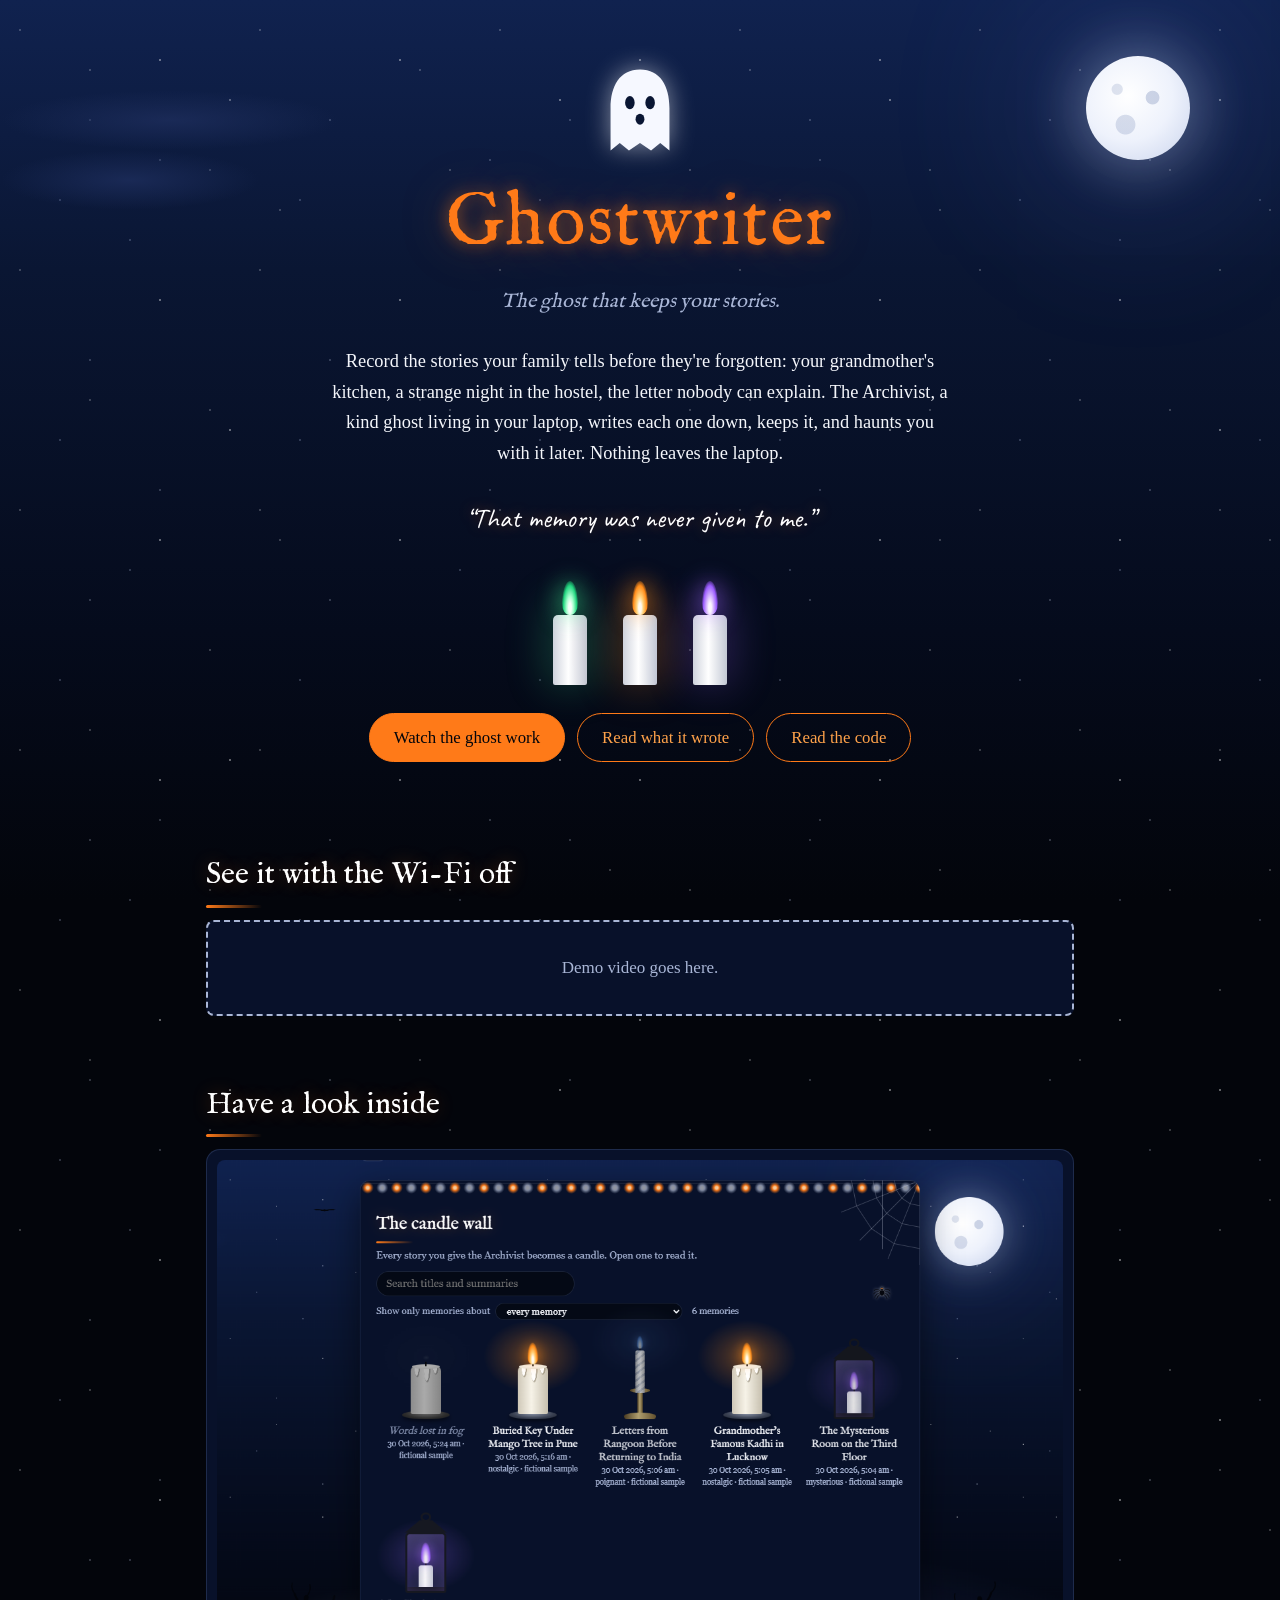
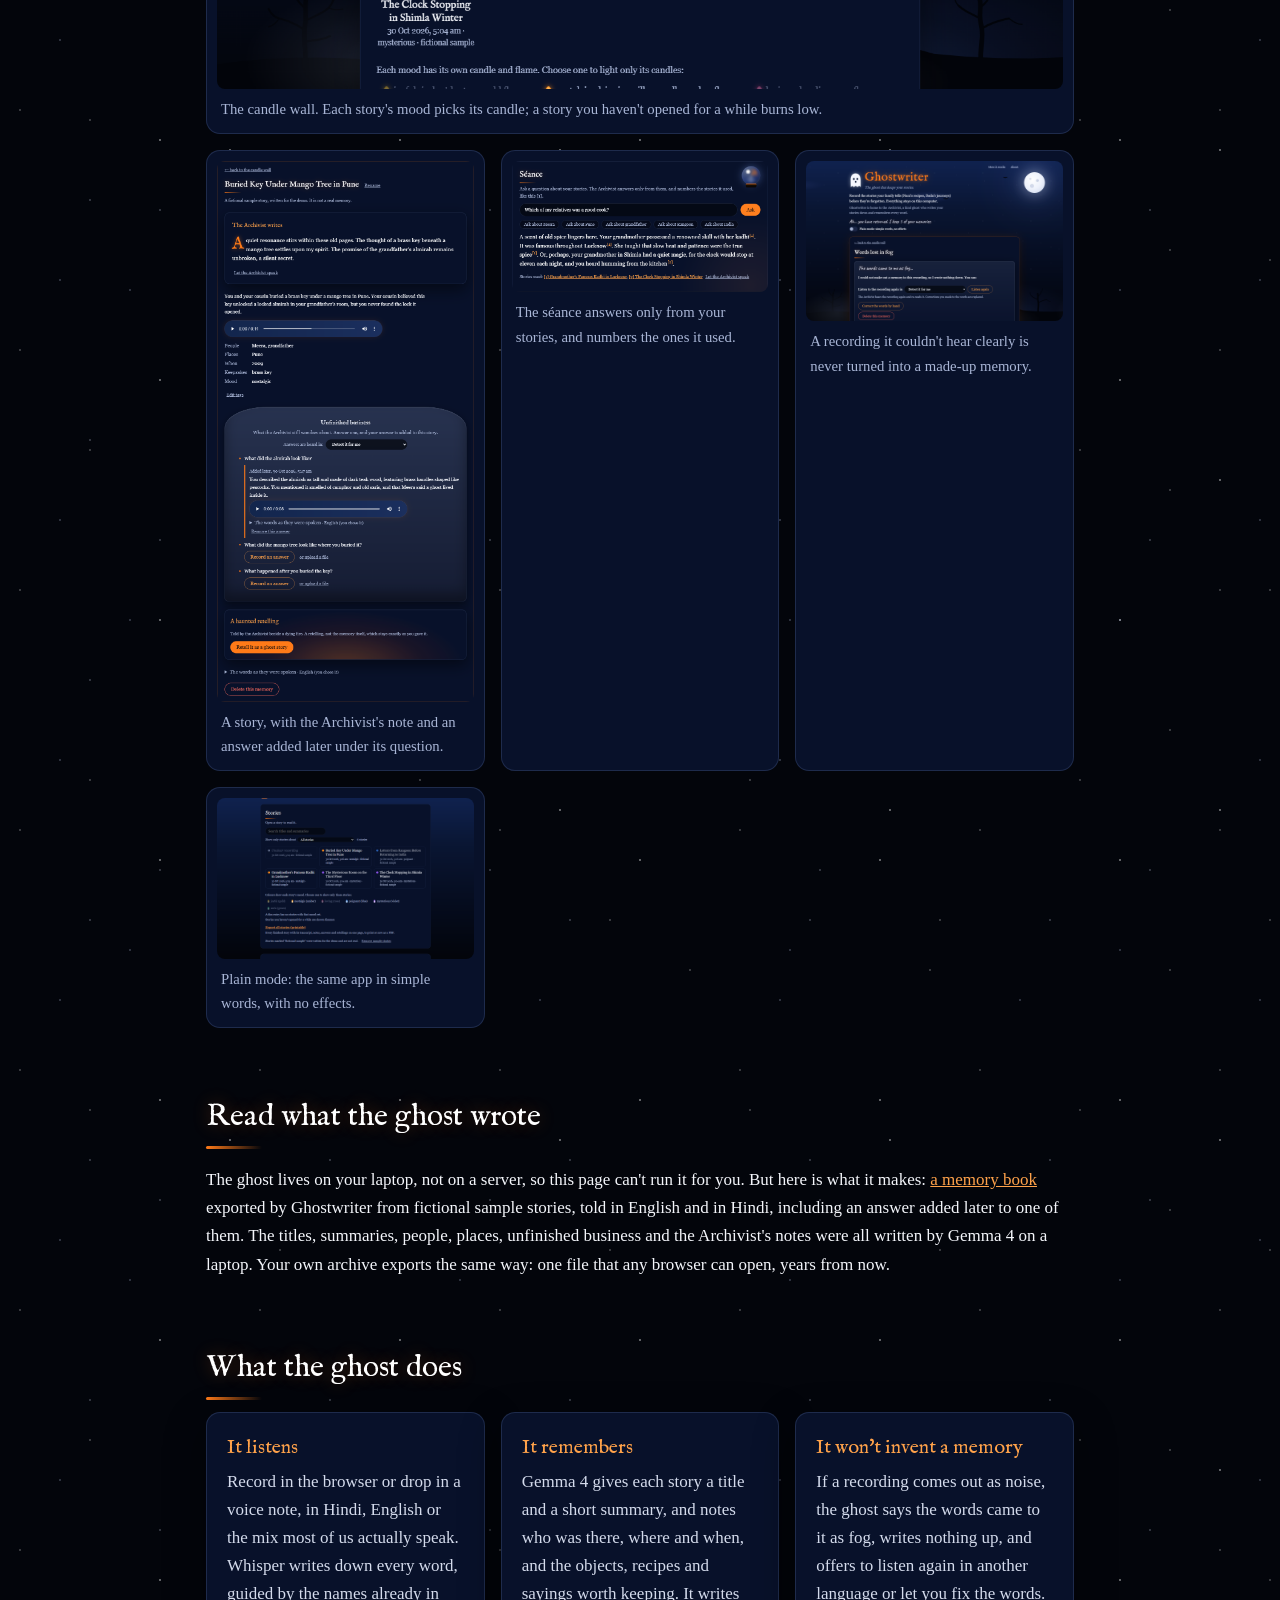
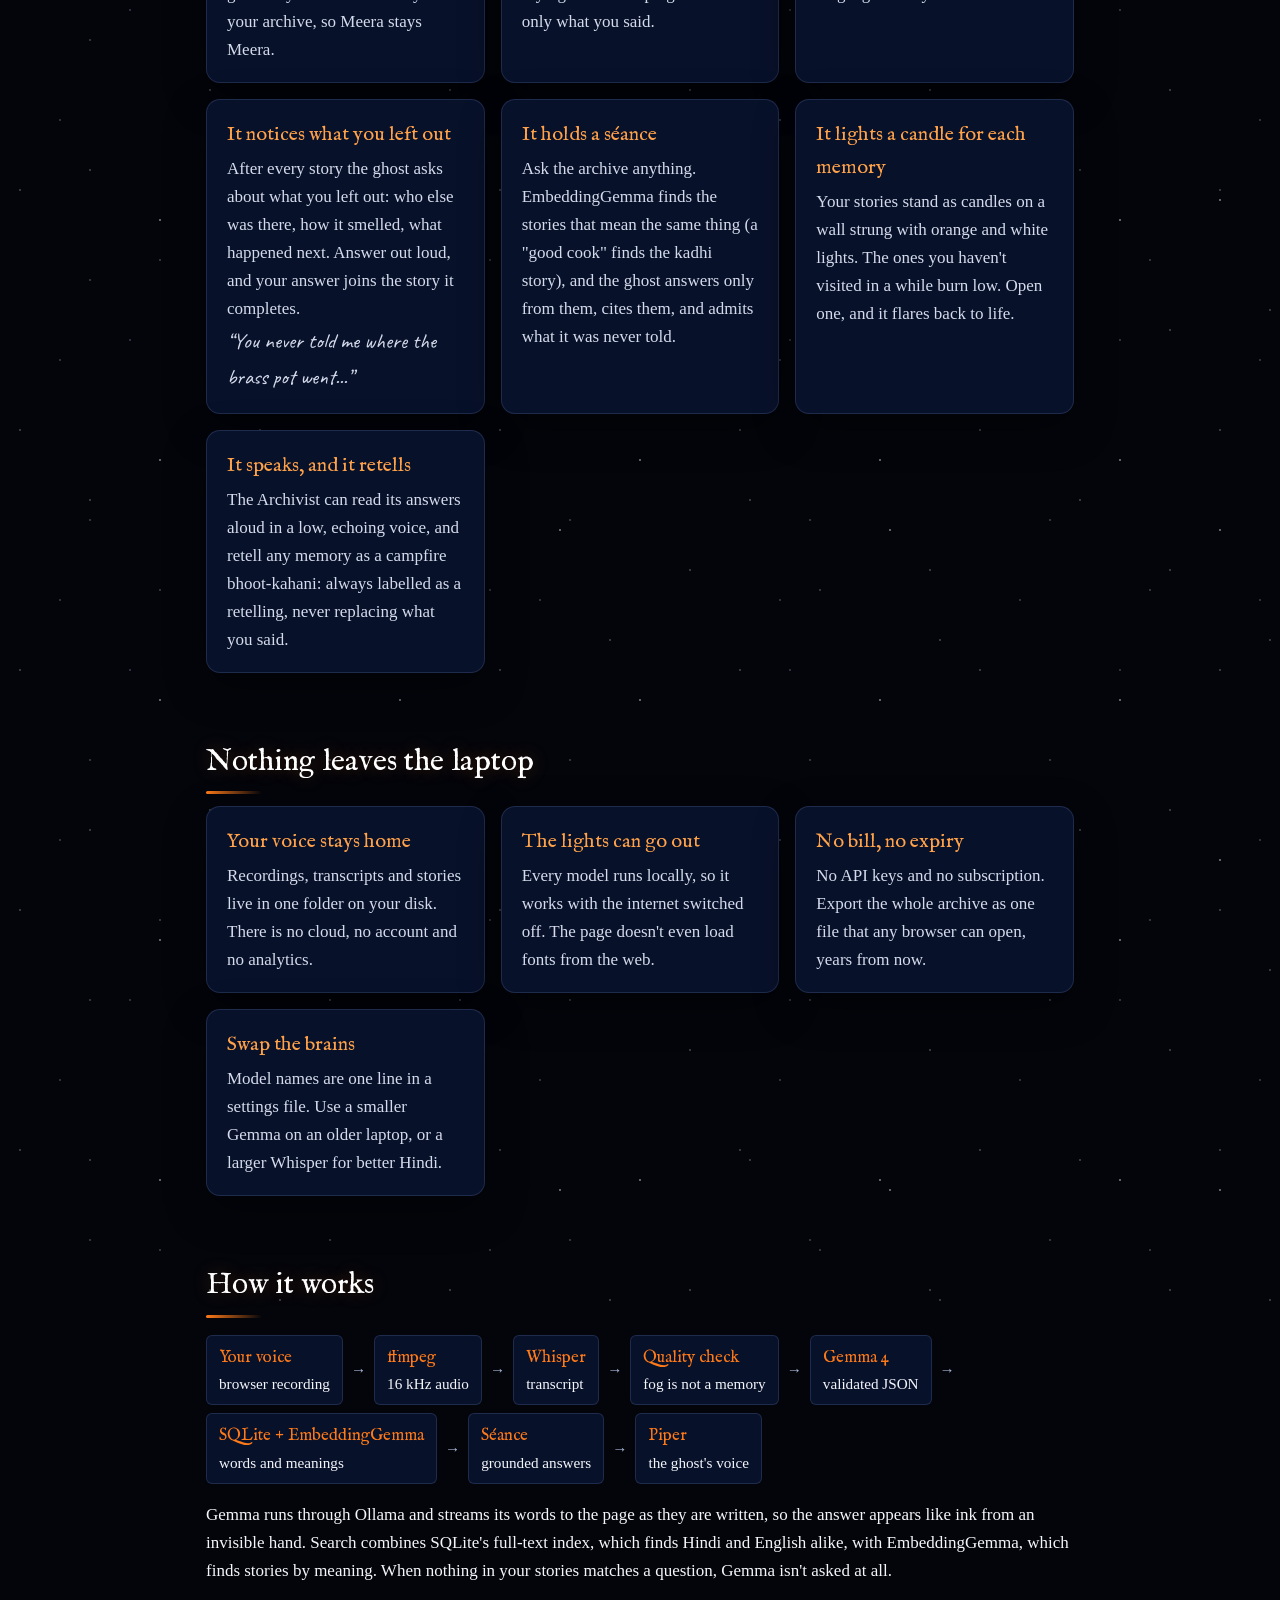
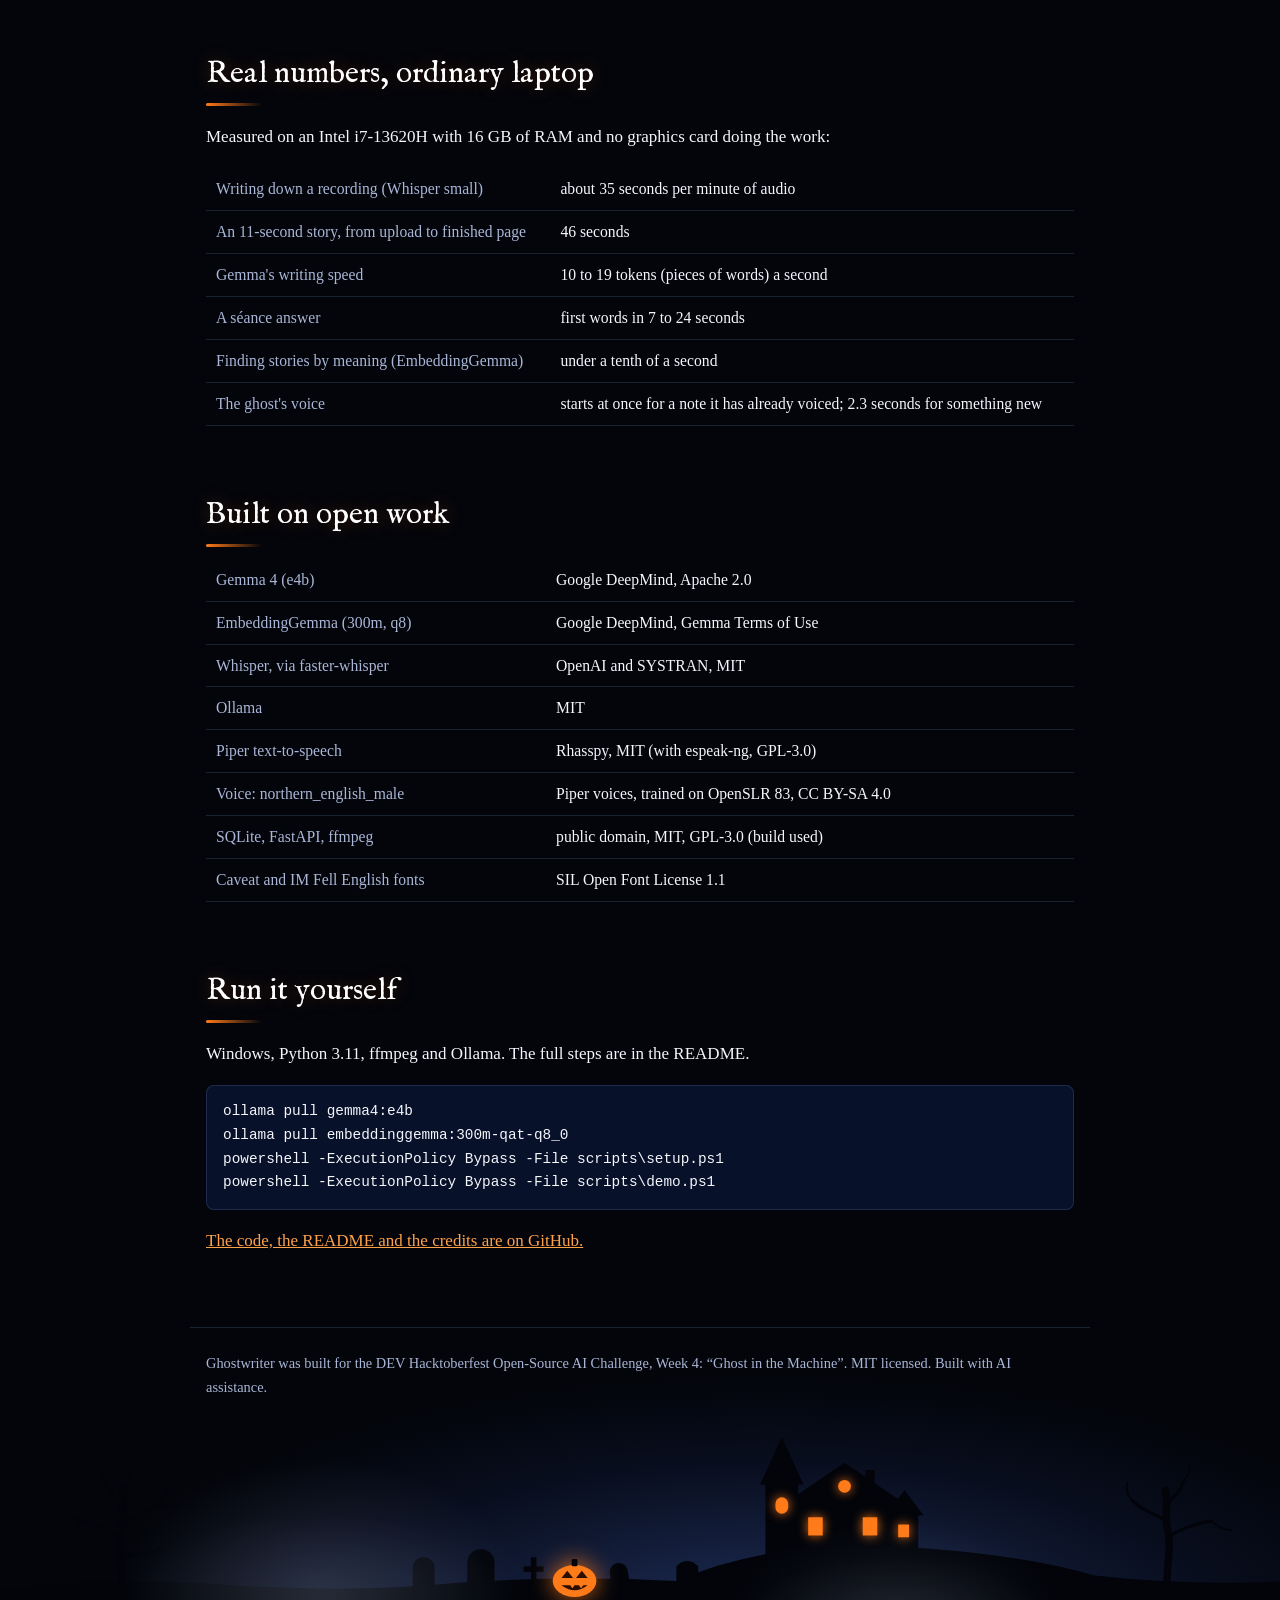
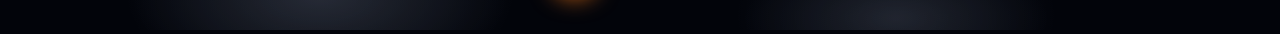
==== docs/index.html @ 2604bbb1 "Stricter question check (Gemma names the words each question is about; 'nobody knows' only when that" ====
<!doctype html>
<html lang="en">
<head>
  <meta charset="utf-8">
  <meta name="viewport" content="width=device-width, initial-scale=1">
  <title>Ghostwriter: the ghost that keeps your stories</title>
  <meta name="description" content="Tell a memory out loud. A ghost in your laptop writes it down, keeps it, and haunts you with it later. Fully offline, built on Gemma 4, EmbeddingGemma and Whisper.">
  <link rel="icon" href="favicon.svg" type="image/svg+xml">
  <style>
    /* Everything is in this folder: fonts are bundled (SIL OFL, see fonts/), nothing loads from elsewhere. */
    @font-face { font-family: "Caveat"; src: url("fonts/Caveat.ttf") format("truetype"); font-weight: 400 700; font-display: swap; }
    @font-face { font-family: "IM Fell English"; src: url("fonts/IMFellEnglish-Regular.ttf") format("truetype"); font-display: swap; }

    /* A moonlit night: dark blue, black, pumpkin orange and white. */
    :root {
      color-scheme: dark;
      --bg: #03050b; --panel: #08112a; /* opaque: the moon never shows through text */ --line: rgba(130, 160, 230, 0.18);
      --text: #f4f6fb; --muted: #a9b6d6; --ink: #ffffff; --orange: #ff7a18; --orange-soft: #ffa24a;
      --glow: rgba(255, 122, 24, 0.55);
      scrollbar-color: var(--orange) var(--bg);
    }
    * { box-sizing: border-box; }
    ::selection { background: var(--orange); color: var(--bg); }
    body {
      position: relative; margin: 0; color: var(--text); overflow-x: hidden;
      background: linear-gradient(180deg, #10224f 0%, #0a1633 30%, #050b1c 70%, var(--bg) 100%) fixed var(--bg);
      font: 17px/1.65 Georgia, "Times New Roman", serif;
    }
    main, footer { position: relative; z-index: 1; max-width: 900px; margin: 0 auto; padding: 0 16px; }
    h1, h2, h3 { font-family: "IM Fell English", Georgia, serif; font-weight: normal; }
    h2 { color: var(--ink); font-size: 1.9rem; margin: 64px 0 12px; text-shadow: 0 0 18px rgba(255, 122, 24, 0.3); }
    h2::after { content: ""; display: block; width: 56px; height: 3px; margin-top: 4px; border-radius: 3px; background: linear-gradient(90deg, var(--orange), transparent); }
    h3 { color: var(--orange-soft); font-size: 1.25rem; margin: 0 0 4px; }
    a { color: var(--orange-soft); }
    .hand { font-family: "Caveat", "Segoe Print", cursive; color: var(--ink); }

    /* ---------- hero ---------- */
    .hero { text-align: center; padding: 64px 0 24px; animation: rise 0.9s ease-out both; }
    .ghost { width: 74px; height: 92px; margin: 0 auto 8px; animation: bob 3.4s ease-in-out infinite; }
    .ghost svg { width: 100%; height: 100%; overflow: visible; filter: drop-shadow(0 0 12px rgba(255, 255, 255, 0.5)); }
    .ghost .sheet { fill: #f6f8ff; }
    .ghost .eyes, .ghost .mouth { fill: #0a1633; }
    .ghost .eyes { transform-box: fill-box; transform-origin: center; animation: blink 5s infinite; }
    .hero h1 {
      margin: 0; font-size: clamp(2.8rem, 9vw, 4.6rem); color: var(--orange); letter-spacing: 0.02em;
      text-shadow: 0 0 16px var(--glow), 0 0 48px rgba(255, 122, 24, 0.35); animation: sign-flicker 9s infinite;
    }
    .hero .subtitle { margin: 0; font-family: "IM Fell English", Georgia, serif; font-style: italic; color: var(--muted); font-size: 1.25rem; }
    .hero .pitch { max-width: 620px; margin: 28px auto; font-size: 1.15rem; }
    .hero .whisper { font-size: 1.7rem; margin: 8px 0 0; text-shadow: 0 0 14px rgba(255, 122, 24, 0.4); }
    .actions { display: flex; flex-wrap: wrap; justify-content: center; gap: 12px; margin-top: 28px; }
    .button {
      display: inline-block; padding: 10px 24px; border: 1px solid var(--orange); border-radius: 999px;
      text-decoration: none; font-size: 1.05rem; transition: transform 0.15s, box-shadow 0.2s;
    }
    .button:hover, .button:focus-visible { box-shadow: 0 0 22px var(--glow); transform: translateY(-1px) rotate(-1.5deg); }
    .button.primary { background: var(--orange); color: var(--bg); }

    /* ---------- three candles ---------- */
    .candles { display: flex; justify-content: center; align-items: flex-end; gap: 36px; margin: 40px 0 0; }
    .candle { display: flex; flex-direction: column; align-items: center; }
    /* Flame colours as in the app, where each story's mood picks its candle: eerie, nostalgic, mysterious. */
    .candle { --core: #fffaf0; --mid: #ffd27a; --edge: #ff8c1a; --glow: rgba(255, 140, 26, 0.85); --halo: rgba(255, 140, 26, 0.25); }
    .candle:nth-child(1) { --core: #f4fff8; --mid: #a8ffcf; --edge: #22d67f; --glow: rgba(60, 230, 140, 0.85); --halo: rgba(60, 230, 140, 0.22); }
    .candle:nth-child(3) { --core: #fbf5ff; --mid: #d8bbff; --edge: #9b5cff; --glow: rgba(160, 100, 255, 0.85); --halo: rgba(160, 100, 255, 0.22); }
    .flame {
      width: 16px; height: 34px; border-radius: 50% 50% 45% 45% / 65% 65% 35% 35%;
      background: radial-gradient(ellipse at 50% 78%, var(--core) 0 12%, var(--mid) 30%, var(--edge) 58%, transparent 76%);
      filter: drop-shadow(0 0 12px var(--glow)); transform-origin: 50% 100%;
      animation: dance 2.4s ease-in-out infinite alternate;
    }
    .wax { width: 34px; height: 70px; border-radius: 5px 5px 2px 2px; background: linear-gradient(90deg, #cfd3dd, #ffffff 45%, #c3c8d4); box-shadow: 0 -6px 40px 8px var(--halo); }
    @keyframes dance {
      0% { rotate: -2deg; } 40% { rotate: 1.5deg; scale: 1 1.06; } 70% { rotate: -1deg; scale: 1 0.96; } 100% { rotate: 2deg; }
    }

    /* ---------- sections ---------- */
    .grid { display: grid; grid-template-columns: repeat(auto-fit, minmax(250px, 1fr)); gap: 16px; }
    .card {
      background: var(--panel); border: 1px solid var(--line); border-radius: 14px; padding: 18px 20px;
      box-shadow: 0 14px 40px rgba(0, 0, 0, 0.45); transition: transform 0.25s, border-color 0.25s, box-shadow 0.25s;
    }
    .card:hover { transform: translateY(-4px); border-color: rgba(255, 122, 24, 0.45); box-shadow: 0 0 30px rgba(255, 122, 24, 0.15), 0 14px 40px rgba(0, 0, 0, 0.45); }
    .card p { margin: 0; color: #d4dbec; }
    .quote { font-size: 1.35rem; margin: 10px 0 0; }
    .shots { display: grid; gap: 16px; }
    .shots figure { margin: 0; background: var(--panel); border: 1px solid var(--line); border-radius: 14px; padding: 10px; }
    .shots img { display: block; width: 100%; height: auto; border-radius: 8px; }
    .shots figcaption { color: var(--muted); font-size: 0.92rem; margin: 8px 4px 2px; }
    .shots .pair { display: grid; grid-template-columns: repeat(auto-fit, minmax(260px, 1fr)); gap: 16px; }

    .todo {
      border: 2px dashed var(--muted); border-radius: 8px; padding: 32px; text-align: center; color: var(--muted);
      background: var(--panel);
    }
    .video { position: relative; aspect-ratio: 16 / 9; }
    .video iframe { position: absolute; inset: 0; width: 100%; height: 100%; border: 0; border-radius: 8px; }

    .pipeline { display: flex; flex-wrap: wrap; align-items: center; gap: 8px; list-style: none; padding: 0; }
    .pipeline li { background: var(--panel); border: 1px solid var(--line); border-radius: 6px; padding: 8px 12px; font-size: 0.95rem; }
    .pipeline li strong { color: var(--orange); font-weight: normal; display: block; font-family: "IM Fell English", Georgia, serif; font-size: 1.05rem; }
    .pipeline .arrow { background: none; border: 0; padding: 0; color: var(--muted); }

    table { width: 100%; border-collapse: collapse; font-size: 0.98rem; }
    th, td { text-align: left; padding: 8px 10px; border-bottom: 1px solid var(--line); vertical-align: top; }
    th { color: var(--muted); font-weight: normal; }

    pre { background: var(--panel); border: 1px solid var(--line); border-radius: 8px; padding: 14px 16px; overflow-x: auto; font-size: 0.9rem; }
    code { font-family: Consolas, "Courier New", monospace; }

    footer { margin-top: 72px; padding: 24px 16px 230px; border-top: 1px solid var(--line); color: var(--muted); font-size: 0.9rem; }

    /* ---------- the night outside (decoration only) ---------- */
    /* The night scrolls with the page: the moon stays up by the title and the graveyard lies below the
       footer, so neither ever passes behind the text. */
    .scene { position: absolute; inset: 0; z-index: 0; overflow: hidden; pointer-events: none; }
    .stars {
      position: absolute; inset: 0 0 30% 0; opacity: 0.7; background-size: 240px 240px;
      background-image: radial-gradient(1px 1px at 20px 30px, #fff, transparent), radial-gradient(1px 1px at 90px 120px, #dfe8ff, transparent),
        radial-gradient(1.5px 1.5px at 160px 60px, #fff, transparent), radial-gradient(1px 1px at 210px 170px, #fff, transparent),
        radial-gradient(1px 1px at 60px 200px, #cfdcff, transparent);
    }
    .stars.twinkle { background-size: 330px 330px; background-position: 70px 40px; animation: twinkle 3.5s ease-in-out infinite alternate; }
    .moon {
      position: absolute; top: 56px; right: max(16px, 7vw); width: 104px; height: 104px; border-radius: 50%;
      background: radial-gradient(circle at 64% 40%, rgba(150, 165, 200, 0.45) 0 7%, transparent 8%),
        radial-gradient(circle at 38% 66%, rgba(150, 165, 200, 0.35) 0 10%, transparent 11%),
        radial-gradient(circle at 30% 32%, rgba(150, 165, 200, 0.3) 0 5%, transparent 6%),
        radial-gradient(circle at 40% 38%, #ffffff, #eef2fc 50%, #c9d3ec 100%);
      box-shadow: 0 0 50px 12px rgba(220, 230, 255, 0.28), 0 0 160px 60px rgba(110, 145, 255, 0.14);
    }
    .cloud { position: absolute; top: 90px; width: 340px; height: 60px; border-radius: 50%; background: radial-gradient(ellipse at center, rgba(28, 44, 90, 0.85), rgba(28, 44, 90, 0) 70%); animation: drift 70s linear infinite; }
    .cloud.c2 { top: 150px; width: 260px; animation-duration: 95s; animation-delay: -40s; }
    .bat { position: absolute; left: 0; width: 34px; height: 17px; opacity: 0; fill: #04060c; animation: fly 22s linear infinite; }
    .bat svg { display: block; width: 100%; height: 100%; animation: flap 0.28s ease-in-out infinite alternate; }
    .bat.b1 { top: 12vh; }
    .bat.b2 { top: 22vh; width: 26px; animation-duration: 29s; animation-delay: -9s; }
    .bat.b3 { top: 7vh; width: 22px; animation-duration: 37s; animation-delay: -21s; }
    .horizon { position: absolute; left: 0; right: 0; bottom: 0; height: 420px; background: radial-gradient(ellipse 70% 80% at 60% 100%, rgba(70, 105, 200, 0.42), rgba(40, 65, 140, 0.15) 50%, transparent 75%); }
    .skyline { position: absolute; left: 0; bottom: 0; width: 100%; height: 200px; }
    .skyline .land { fill: #02040a; }
    .skyline .trees { fill: none; stroke: #02040a; stroke-width: 3.5; stroke-linecap: round; }
    .skyline .trees .trunk { stroke-width: 8; }
    .skyline .trees .twig { stroke-width: 2; }
    .skyline .windows { fill: var(--orange); filter: drop-shadow(0 0 6px rgba(255, 122, 24, 0.9)); }
    .skyline .windows .late { animation: lamp 11s steps(1) infinite; }
    .skyline .jack ellipse { fill: var(--orange); }
    .skyline .jack .face { fill: #2a0e00; }
    .skyline .jack .stem { fill: #02040a; }
    .skyline .jack { filter: drop-shadow(0 0 8px rgba(255, 122, 24, 0.85)); animation: flicker 2.2s infinite; }
    .fog {
      position: absolute; left: 0; bottom: 0; width: 200%; height: 300px; background-size: 50% 100%; animation: roll 48s linear infinite;
      background-image: radial-gradient(ellipse 22% 60% at 25% 85%, rgba(200, 215, 255, 0.11), transparent 70%),
        radial-gradient(ellipse 18% 45% at 70% 95%, rgba(200, 215, 255, 0.09), transparent 70%);
    }
    .fog.f2 { height: 210px; opacity: 0.8; animation-duration: 70s; animation-direction: reverse; }

    @keyframes rise { from { opacity: 0; transform: translateY(18px); } to { opacity: 1; transform: none; } }
    @keyframes bob { 0%, 100% { transform: translateY(0) rotate(-2deg); } 50% { transform: translateY(-9px) rotate(2deg); } }
    @keyframes blink { 0%, 92%, 100% { transform: scaleY(1); } 95% { transform: scaleY(0.1); } }
    @keyframes sign-flicker { 0%, 88%, 92%, 100% { opacity: 1; } 89% { opacity: 0.45; } 90% { opacity: 1; } 91% { opacity: 0.65; } }
    @keyframes twinkle { from { opacity: 0.45; } to { opacity: 1; } }
    @keyframes flicker { 0%, 100% { opacity: 1; } 42% { opacity: 0.93; } 46% { opacity: 0.82; } 50% { opacity: 0.96; } }
    @keyframes drift { from { transform: translateX(-400px); } to { transform: translateX(110vw); } }
    @keyframes fly {
      0% { opacity: 1; transform: translate(-60px, 0); } 20% { transform: translate(18vw, -5vh); } 40% { transform: translate(40vw, 6vh); }
      60% { transform: translate(62vw, -3vh); } 80% { transform: translate(84vw, 5vh); }
      99% { opacity: 1; transform: translate(calc(100vw + 60px), -2vh); } 100% { opacity: 0; transform: translate(calc(100vw + 60px), -2vh); }
    }
    @keyframes flap { from { transform: scaleY(1); } to { transform: scaleY(0.35); } }
    @keyframes lamp { 0%, 60% { opacity: 1; } 61%, 80% { opacity: 0.15; } 81% { opacity: 1; } }
    @keyframes roll { to { transform: translateX(-50%); } }

    @media (max-width: 600px) { .moon { top: 18px; width: 58px; height: 58px; } }
    @media (prefers-reduced-motion: reduce) {
      *, *::before, *::after { animation-duration: 0.01ms !important; animation-iteration-count: 1 !important; animation-delay: 0s !important; transition-duration: 0.01ms !important; }
      .bat, .cloud { display: none; }
    }
  </style>
</head>
<body>
<div class="scene" aria-hidden="true">
  <svg width="0" height="0" style="position: absolute">
    <symbol id="bat" viewBox="0 0 100 50">
      <path d="M50 14 L53 9 L54 17 Q70 8 98 10 Q90 16 90 26 Q83 21 77 26 Q70 22 64 31 Q58 28 52 34 L50 38 L48 34 Q42 28 36 31 Q30 22 23 26 Q17 21 10 26 Q10 16 2 10 Q30 8 46 17 L47 9 Z"/>
    </symbol>
  </svg>
  <div class="stars"></div>
  <div class="stars twinkle"></div>
  <div class="moon"></div>
  <div class="cloud"></div>
  <div class="cloud c2"></div>
  <span class="bat b1"><svg><use href="#bat"/></svg></span>
  <span class="bat b2"><svg><use href="#bat"/></svg></span>
  <span class="bat b3"><svg><use href="#bat"/></svg></span>
  <div class="horizon"></div>
  <svg class="skyline" viewBox="0 0 1440 220" preserveAspectRatio="xMidYMax slice">
    <g class="land">
      <path d="M0 220 V178 Q120 160 260 170 T520 168 Q640 160 760 166 Q860 122 1000 128 Q1140 136 1220 160 Q1330 172 1440 166 V220 Z"/>
      <rect x="890" y="78" width="110" height="80"/>
      <polygon points="880,80 945,36 1010,80"/>
      <rect x="858" y="58" width="36" height="100"/>
      <polygon points="852,60 876,8 900,60"/>
      <rect x="996" y="92" width="30" height="66"/>
      <polygon points="990,94 1011,66 1032,94"/>
      <rect x="968" y="44" width="10" height="24"/>
      <path d="M470 180 V152 A12 12 0 0 1 494 152 V180 Z"/>
      <path d="M530 180 V146 A15 15 0 0 1 560 146 V180 Z"/>
      <rect x="600" y="140" width="6" height="40"/>
      <rect x="592" y="150" width="22" height="6"/>
      <path d="M690 180 V156 A10 10 0 0 1 710 156 V180 Z" transform="rotate(-8 700 180)"/>
      <path d="M760 180 V150 Q772 138 784 150 V180 Z"/>
    </g>
    <g class="trees">
      <path class="trunk" d="M150 180 C152 150 146 132 150 110 C153 94 148 80 152 64"/>
      <path d="M150 120 C136 110 124 104 106 100 C98 98 92 92 88 84 M151 104 C164 96 176 94 190 82 C196 76 198 70 200 62 M152 84 C142 76 136 70 132 58 M149 140 C164 136 178 138 192 130"/>
      <path class="twig" d="M106 100 C100 108 96 112 88 114 M190 82 C198 86 206 86 214 84 M132 58 C128 52 126 46 128 40 M152 64 C158 56 160 50 158 42"/>
      <path class="trunk" d="M1300 178 C1298 150 1306 130 1300 108 C1296 92 1302 80 1298 66"/>
      <path d="M1300 118 C1316 108 1330 104 1348 100 M1299 100 C1286 92 1274 90 1262 78 M1298 82 C1308 74 1314 68 1318 56"/>
      <path class="twig" d="M1348 100 C1356 106 1362 110 1370 110 M1262 78 C1256 72 1254 66 1256 58 M1318 56 C1324 50 1326 44 1324 38"/>
    </g>
    <g class="windows">
      <rect x="869" y="74" width="14" height="18" rx="7"/>
      <rect class="late" x="905" y="96" width="16" height="20"/>
      <rect x="965" y="96" width="16" height="20"/>
      <circle cx="945" cy="62" r="7"/>
      <rect class="late" x="1004" y="104" width="12" height="14"/>
    </g>
    <g class="jack" transform="translate(648 166) scale(1.6)">
      <ellipse rx="15" ry="11"/>
      <path class="face" d="M-9 -2 l4 -5 l4 5 z M1 -2 l4 -5 l4 5 z M-9 3 q9 7 18 0 l-3 0 l-1.5 2 l-1.5 -2 l-3 0 l-1.5 2 l-1.5 -2 z"/>
      <rect class="stem" x="-2" y="-15" width="4" height="5" rx="1"/>
    </g>
  </svg>
  <div class="fog"></div>
  <div class="fog f2"></div>
</div>
<main>

  <section class="hero">
    <div class="ghost" aria-hidden="true">
      <svg viewBox="0 0 40 50">
        <path class="sheet" d="M20 3 C9 3 4 12 4 24 V47 l5 -4 l5 4 l6 -4 l6 4 l5 -4 l5 4 V24 C36 12 31 3 20 3 z"/>
        <g class="eyes"><ellipse cx="14.5" cy="21" rx="2.6" ry="3.6"/><ellipse cx="25.5" cy="21" rx="2.6" ry="3.6"/></g>
        <ellipse class="mouth" cx="20" cy="30" rx="2.4" ry="3"/>
      </svg>
    </div>
    <h1>Ghostwriter</h1>
    <p class="subtitle">The ghost that keeps your stories.</p>
    <p class="pitch">
      Record the stories your family tells before they're forgotten: your grandmother's kitchen, a
      strange night in the hostel, the letter nobody can explain. The Archivist, a kind ghost living in
      your laptop, writes each one down, keeps it, and haunts you with it later. Nothing leaves the laptop.
    </p>
    <p class="hand whisper">&ldquo;That memory was never given to me.&rdquo;</p>
    <div class="candles" aria-hidden="true">
      <div class="candle"><div class="flame"></div><div class="wax"></div></div>
      <div class="candle"><div class="flame"></div><div class="wax"></div></div>
      <div class="candle"><div class="flame"></div><div class="wax"></div></div>
    </div>
    <div class="actions">
      <a class="button primary" href="#demo">Watch the ghost work</a>
      <a class="button" href="#book">Read what it wrote</a>
      <!-- TODO(you): replace YOUR_GITHUB_REPO_URL with the public repository link. -->
      <a class="button" href="YOUR_GITHUB_REPO_URL">Read the code</a>
    </div>
  </section>

  <h2 id="demo">See it with the Wi-Fi off</h2>
  <!-- TODO(you): replace this box with the demo video, e.g.
       <div class="video"><iframe src="https://www.youtube-nocookie.com/embed/VIDEO_ID" title="Ghostwriter demo" allowfullscreen></iframe></div> -->
  <div class="todo">Demo video goes here.</div>

  <h2 id="look">Have a look inside</h2>
  <div class="shots">
    <figure>
      <img src="screenshots/candle-wall.png" width="1280" height="800" loading="lazy"
           alt="The candle wall: each story is a candle whose shape and flame colour show its mood; one unopened story burns low">
      <figcaption>The candle wall. Each story's mood picks its candle; a story you haven't opened for a while burns low.</figcaption>
    </figure>
    <div class="pair">
      <figure>
        <img src="screenshots/story.png" width="1280" height="1600" loading="lazy" alt="A story page with the Archivist's note, tags, and an answer added later under its question">
        <figcaption>A story, with the Archivist's note and an answer added later under its question.</figcaption>
      </figure>
      <figure>
        <img src="screenshots/seance.png" width="1280" height="800" loading="lazy" alt="A séance answer with numbered sources">
        <figcaption>The séance answers only from your stories, and numbers the ones it used.</figcaption>
      </figure>
      <figure>
        <img src="screenshots/unclear.png" width="1280" height="800" loading="lazy" alt="An unclear recording: the words came to me as fog">
        <figcaption>A recording it couldn't hear clearly is never turned into a made-up memory.</figcaption>
      </figure>
      <figure>
        <img src="screenshots/plain.png" width="1280" height="800" loading="lazy" alt="Plain mode: simple cards and neutral words">
        <figcaption>Plain mode: the same app in simple words, with no effects.</figcaption>
      </figure>
    </div>
  </div>

  <h2 id="book">Read what the ghost wrote</h2>
  <p>
    The ghost lives on your laptop, not on a server, so this page can't run it for you. But here is
    what it makes: <a href="book.html">a memory book</a> exported by Ghostwriter from fictional sample
    stories, told in English and in Hindi, including an answer added later to one of them. The titles,
    summaries, people, places, unfinished business and the Archivist's notes were all written by Gemma 4
    on a laptop. Your own archive exports the same way: one file that any browser can open, years from now.
  </p>

  <h2>What the ghost does</h2>
  <div class="grid">
    <div class="card">
      <h3>It listens</h3>
      <p>Record in the browser or drop in a voice note, in Hindi, English or the mix most of us actually speak. Whisper writes down every word, guided by the names already in your archive, so Meera stays Meera.</p>
    </div>
    <div class="card">
      <h3>It remembers</h3>
      <p>Gemma 4 gives each story a title and a short summary, and notes who was there, where and when, and the objects, recipes and sayings worth keeping. It writes only what you said.</p>
    </div>
    <div class="card">
      <h3>It won't invent a memory</h3>
      <p>If a recording comes out as noise, the ghost says the words came to it as fog, writes nothing up, and offers to listen again in another language or let you fix the words.</p>
    </div>
    <div class="card">
      <h3>It notices what you left out</h3>
      <p>After every story the ghost asks about what you left out: who else was there, how it smelled, what happened next. Answer out loud, and your answer joins the story it completes.</p>
      <p class="hand quote">&ldquo;You never told me where the brass pot went...&rdquo;</p>
    </div>
    <div class="card">
      <h3>It holds a s&eacute;ance</h3>
      <p>Ask the archive anything. EmbeddingGemma finds the stories that mean the same thing (a "good cook" finds the kadhi story), and the ghost answers only from them, cites them, and admits what it was never told.</p>
    </div>
    <div class="card">
      <h3>It lights a candle for each memory</h3>
      <p>Your stories stand as candles on a wall strung with orange and white lights. The ones you haven't visited in a while burn low. Open one, and it flares back to life.</p>
    </div>
    <div class="card">
      <h3>It speaks, and it retells</h3>
      <p>The Archivist can read its answers aloud in a low, echoing voice, and retell any memory as a campfire bhoot-kahani: always labelled as a retelling, never replacing what you said.</p>
    </div>
  </div>

  <h2>Nothing leaves the laptop</h2>
  <div class="grid">
    <div class="card"><h3>Your voice stays home</h3><p>Recordings, transcripts and stories live in one folder on your disk. There is no cloud, no account and no analytics.</p></div>
    <div class="card"><h3>The lights can go out</h3><p>Every model runs locally, so it works with the internet switched off. The page doesn't even load fonts from the web.</p></div>
    <div class="card"><h3>No bill, no expiry</h3><p>No API keys and no subscription. Export the whole archive as one file that any browser can open, years from now.</p></div>
    <div class="card"><h3>Swap the brains</h3><p>Model names are one line in a settings file. Use a smaller Gemma on an older laptop, or a larger Whisper for better Hindi.</p></div>
  </div>

  <h2>How it works</h2>
  <ol class="pipeline" aria-label="Pipeline">
    <li><strong>Your voice</strong>browser recording</li>
    <li class="arrow" aria-hidden="true">&rarr;</li>
    <li><strong>ffmpeg</strong>16 kHz audio</li>
    <li class="arrow" aria-hidden="true">&rarr;</li>
    <li><strong>Whisper</strong>transcript</li>
    <li class="arrow" aria-hidden="true">&rarr;</li>
    <li><strong>Quality check</strong>fog is not a memory</li>
    <li class="arrow" aria-hidden="true">&rarr;</li>
    <li><strong>Gemma 4</strong>validated JSON</li>
    <li class="arrow" aria-hidden="true">&rarr;</li>
    <li><strong>SQLite + EmbeddingGemma</strong>words and meanings</li>
    <li class="arrow" aria-hidden="true">&rarr;</li>
    <li><strong>S&eacute;ance</strong>grounded answers</li>
    <li class="arrow" aria-hidden="true">&rarr;</li>
    <li><strong>Piper</strong>the ghost's voice</li>
  </ol>
  <p>
    Gemma runs through Ollama and streams its words to the page as they are written, so the answer
    appears like ink from an invisible hand. Search combines SQLite's full-text index, which finds Hindi
    and English alike, with EmbeddingGemma, which finds stories by meaning. When nothing in your stories
    matches a question, Gemma isn't asked at all.
  </p>

  <h2>Real numbers, ordinary laptop</h2>
  <p>Measured on an Intel i7-13620H with 16 GB of RAM and no graphics card doing the work:</p>
  <table>
    <tr><th>Writing down a recording (Whisper small)</th><td>about 35 seconds per minute of audio</td></tr>
    <tr><th>An 11-second story, from upload to finished page</th><td>46 seconds</td></tr>
    <tr><th>Gemma's writing speed</th><td>10 to 19 tokens (pieces of words) a second</td></tr>
    <tr><th>A s&eacute;ance answer</th><td>first words in 7 to 24 seconds</td></tr>
    <tr><th>Finding stories by meaning (EmbeddingGemma)</th><td>under a tenth of a second</td></tr>
    <tr><th>The ghost's voice</th><td>starts at once for a note it has already voiced; 2.3 seconds for something new</td></tr>
  </table>

  <h2>Built on open work</h2>
  <table>
    <tr><th>Gemma 4 (e4b)</th><td>Google DeepMind, Apache 2.0</td></tr>
    <tr><th>EmbeddingGemma (300m, q8)</th><td>Google DeepMind, Gemma Terms of Use</td></tr>
    <tr><th>Whisper, via faster-whisper</th><td>OpenAI and SYSTRAN, MIT</td></tr>
    <tr><th>Ollama</th><td>MIT</td></tr>
    <tr><th>Piper text-to-speech</th><td>Rhasspy, MIT (with espeak-ng, GPL-3.0)</td></tr>
    <tr><th>Voice: northern_english_male</th><td>Piper voices, trained on OpenSLR 83, CC BY-SA 4.0</td></tr>
    <tr><th>SQLite, FastAPI, ffmpeg</th><td>public domain, MIT, GPL-3.0 (build used)</td></tr>
    <tr><th>Caveat and IM Fell English fonts</th><td>SIL Open Font License 1.1</td></tr>
  </table>

  <h2>Run it yourself</h2>
  <p>Windows, Python 3.11, ffmpeg and Ollama. The full steps are in the README.</p>
  <pre><code>ollama pull gemma4:e4b
ollama pull embeddinggemma:300m-qat-q8_0
powershell -ExecutionPolicy Bypass -File scripts\setup.ps1
powershell -ExecutionPolicy Bypass -File scripts\demo.ps1</code></pre>
  <!-- TODO(you): replace YOUR_GITHUB_REPO_URL with the public repository link. -->
  <p><a href="YOUR_GITHUB_REPO_URL">The code, the README and the credits are on GitHub.</a></p>

</main>
<footer>
  Ghostwriter was built for the DEV Hacktoberfest Open-Source AI Challenge, Week 4: &ldquo;Ghost in the Machine&rdquo;.
  MIT licensed. Built with AI assistance.
</footer>
</body>
</html>
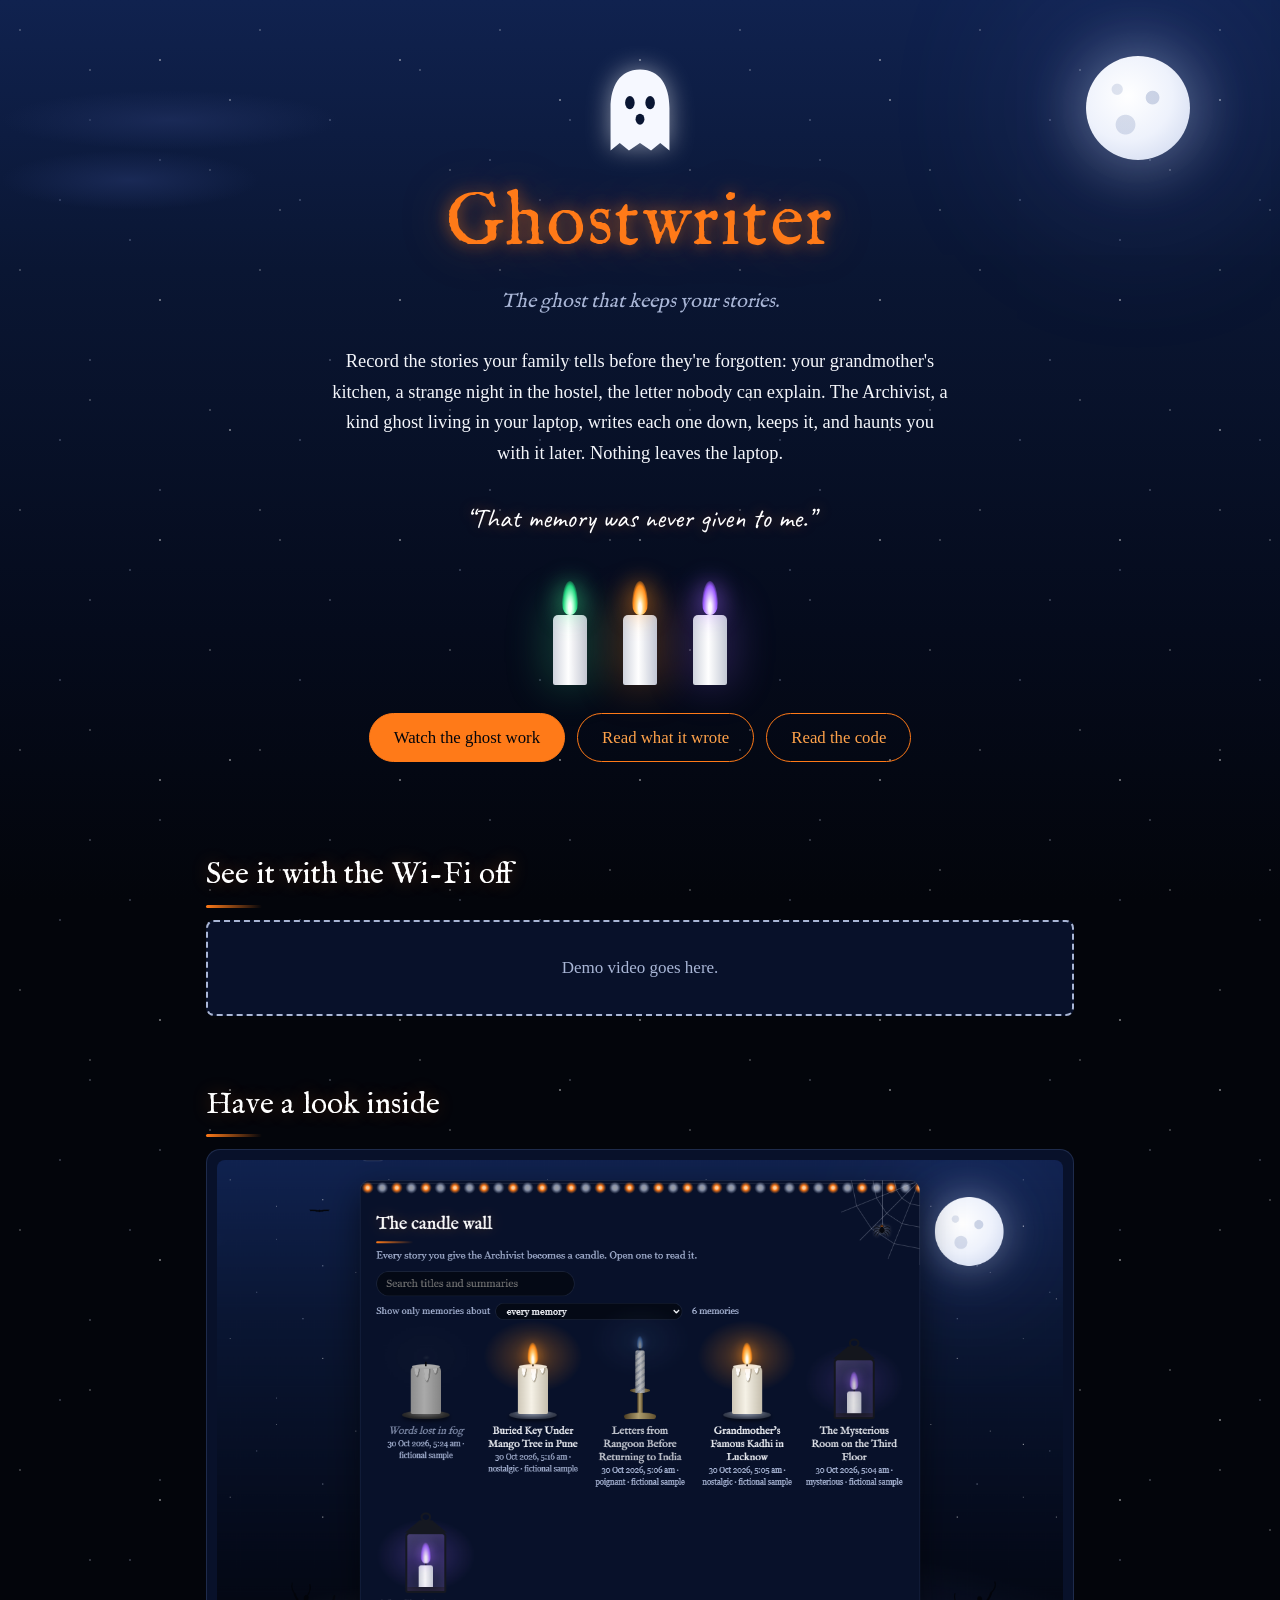
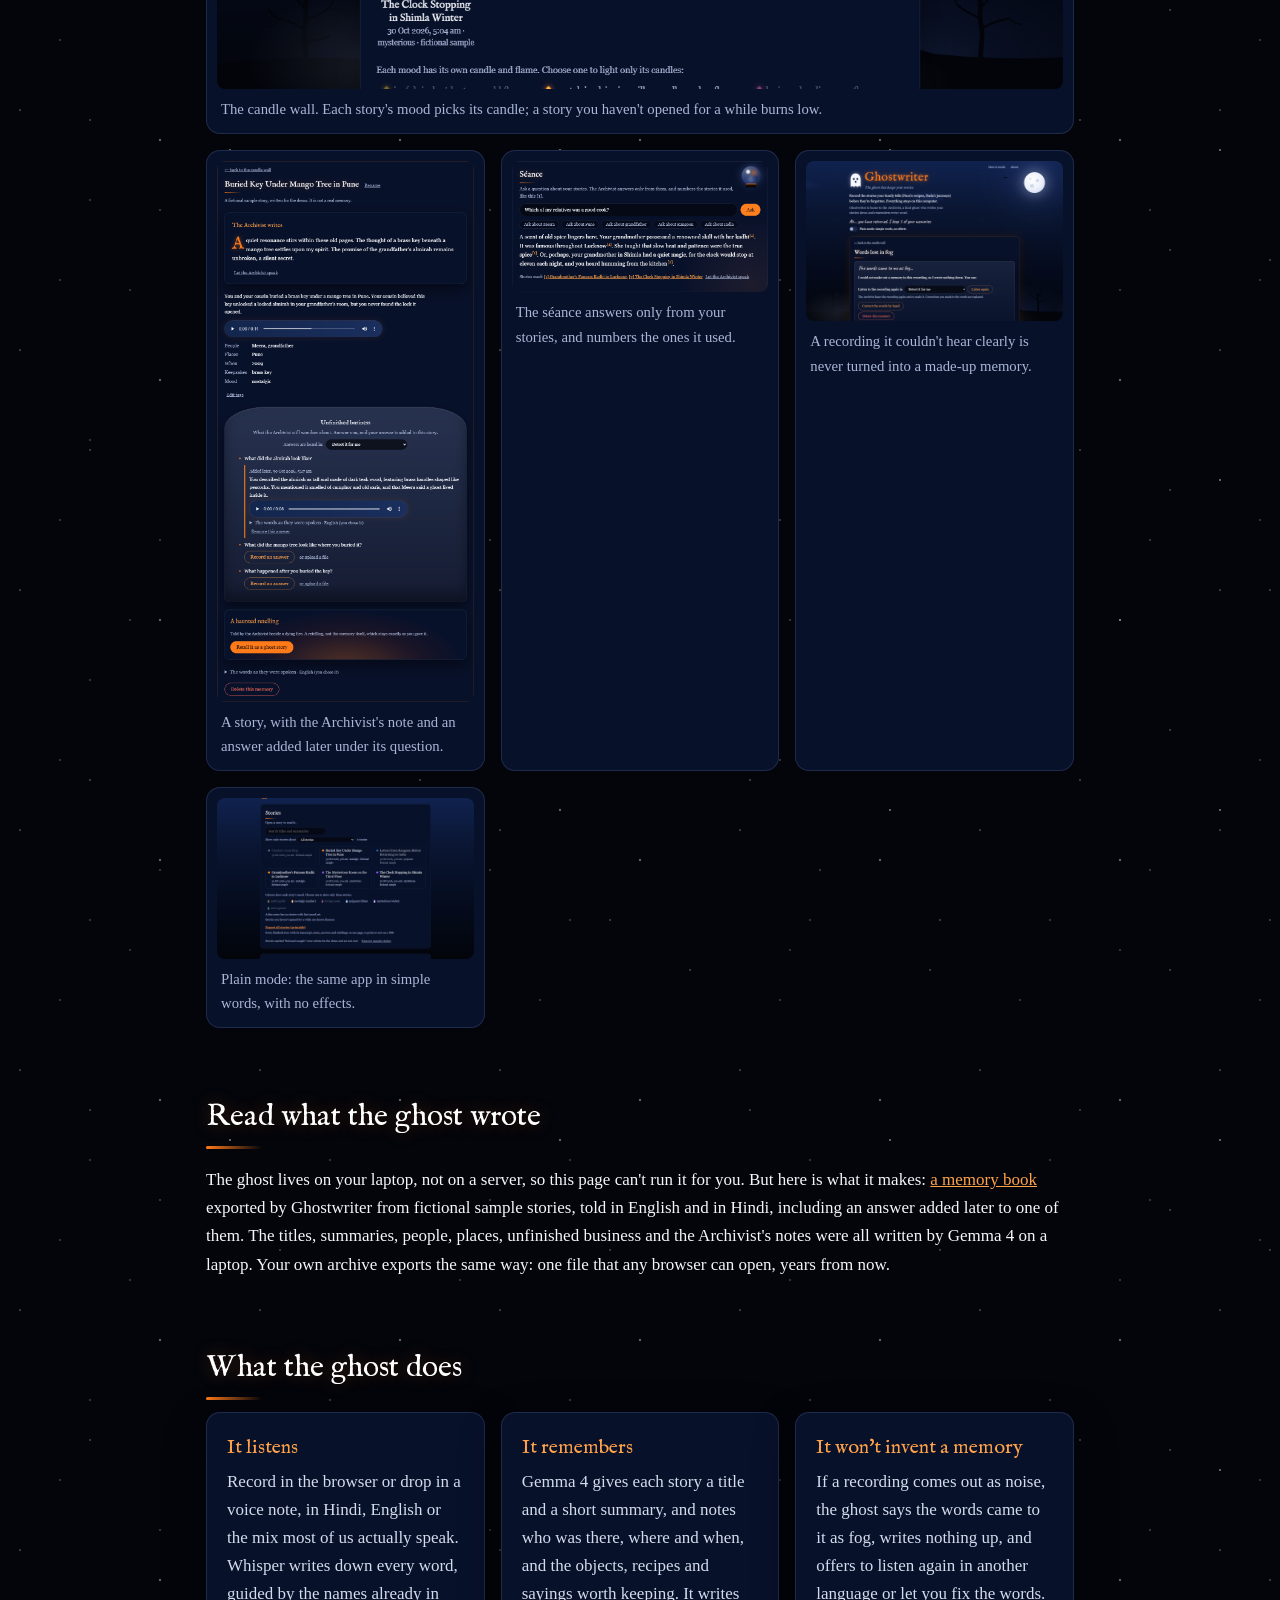
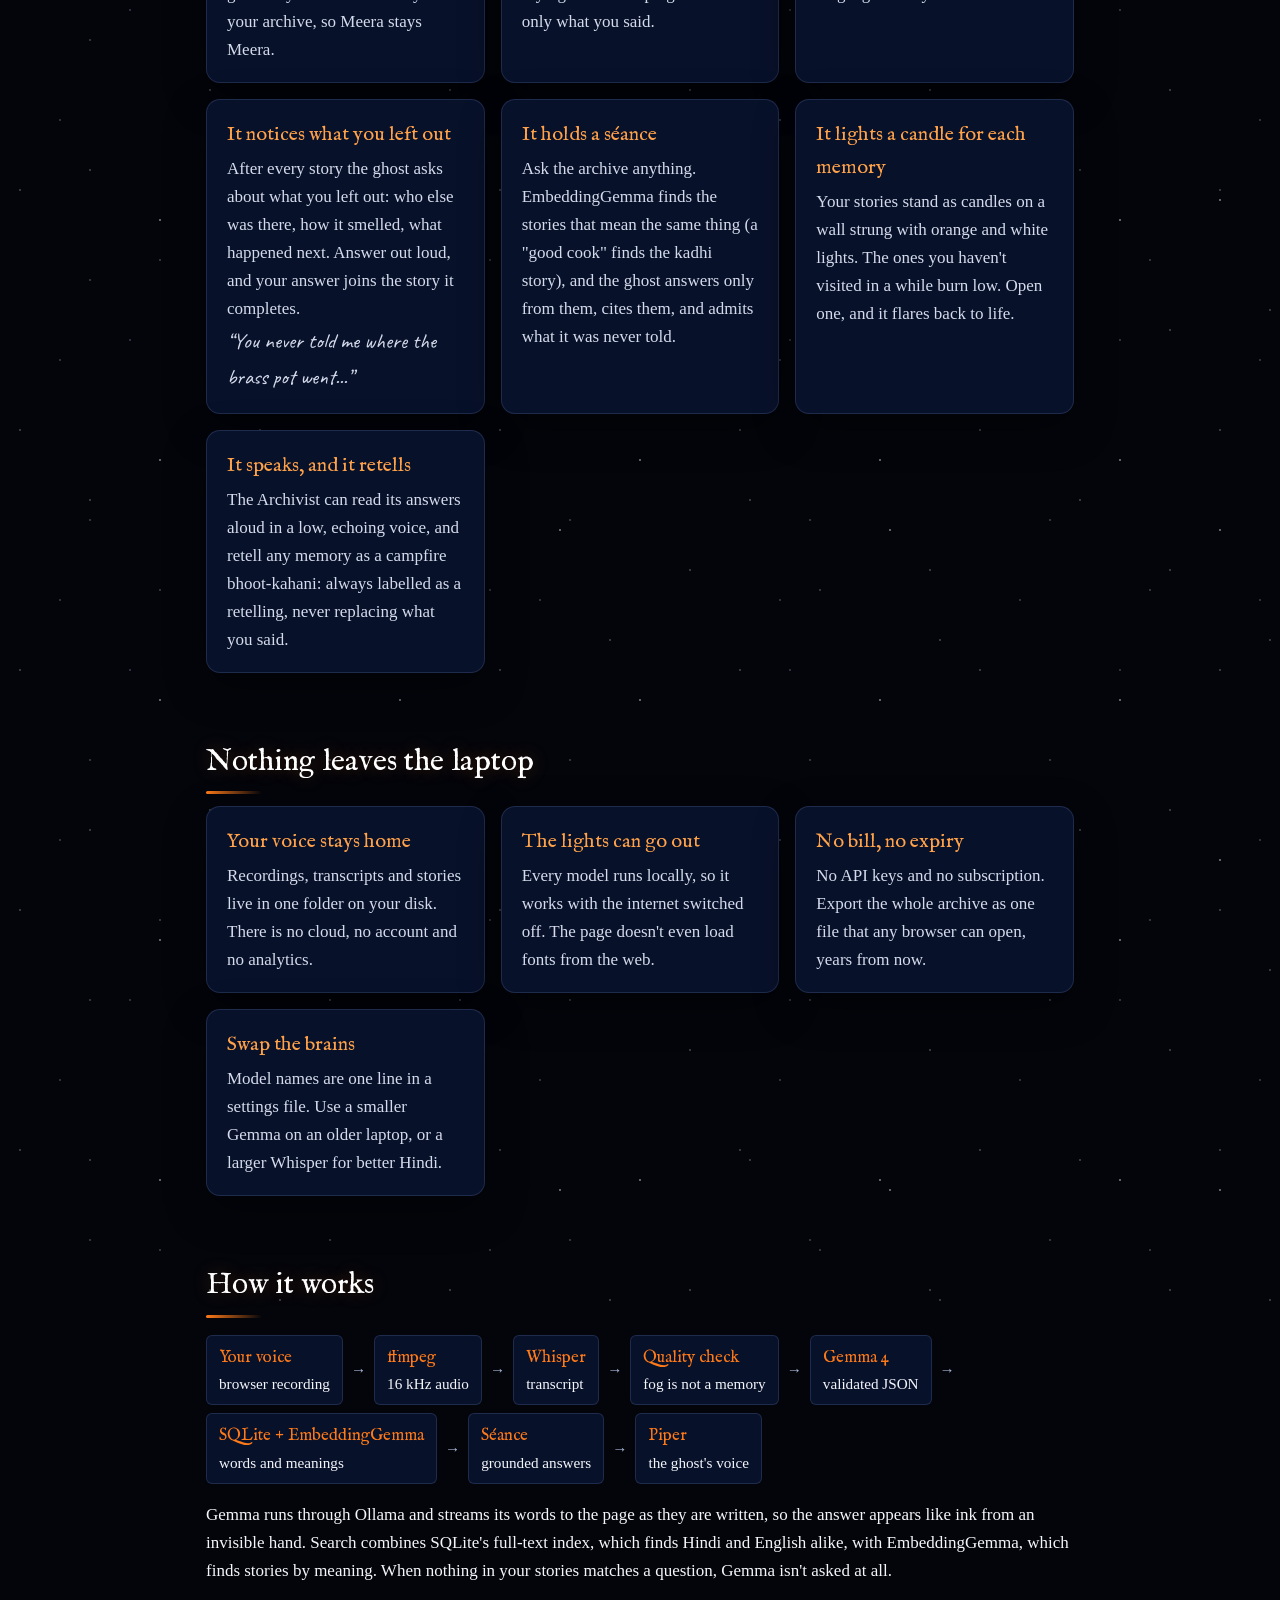
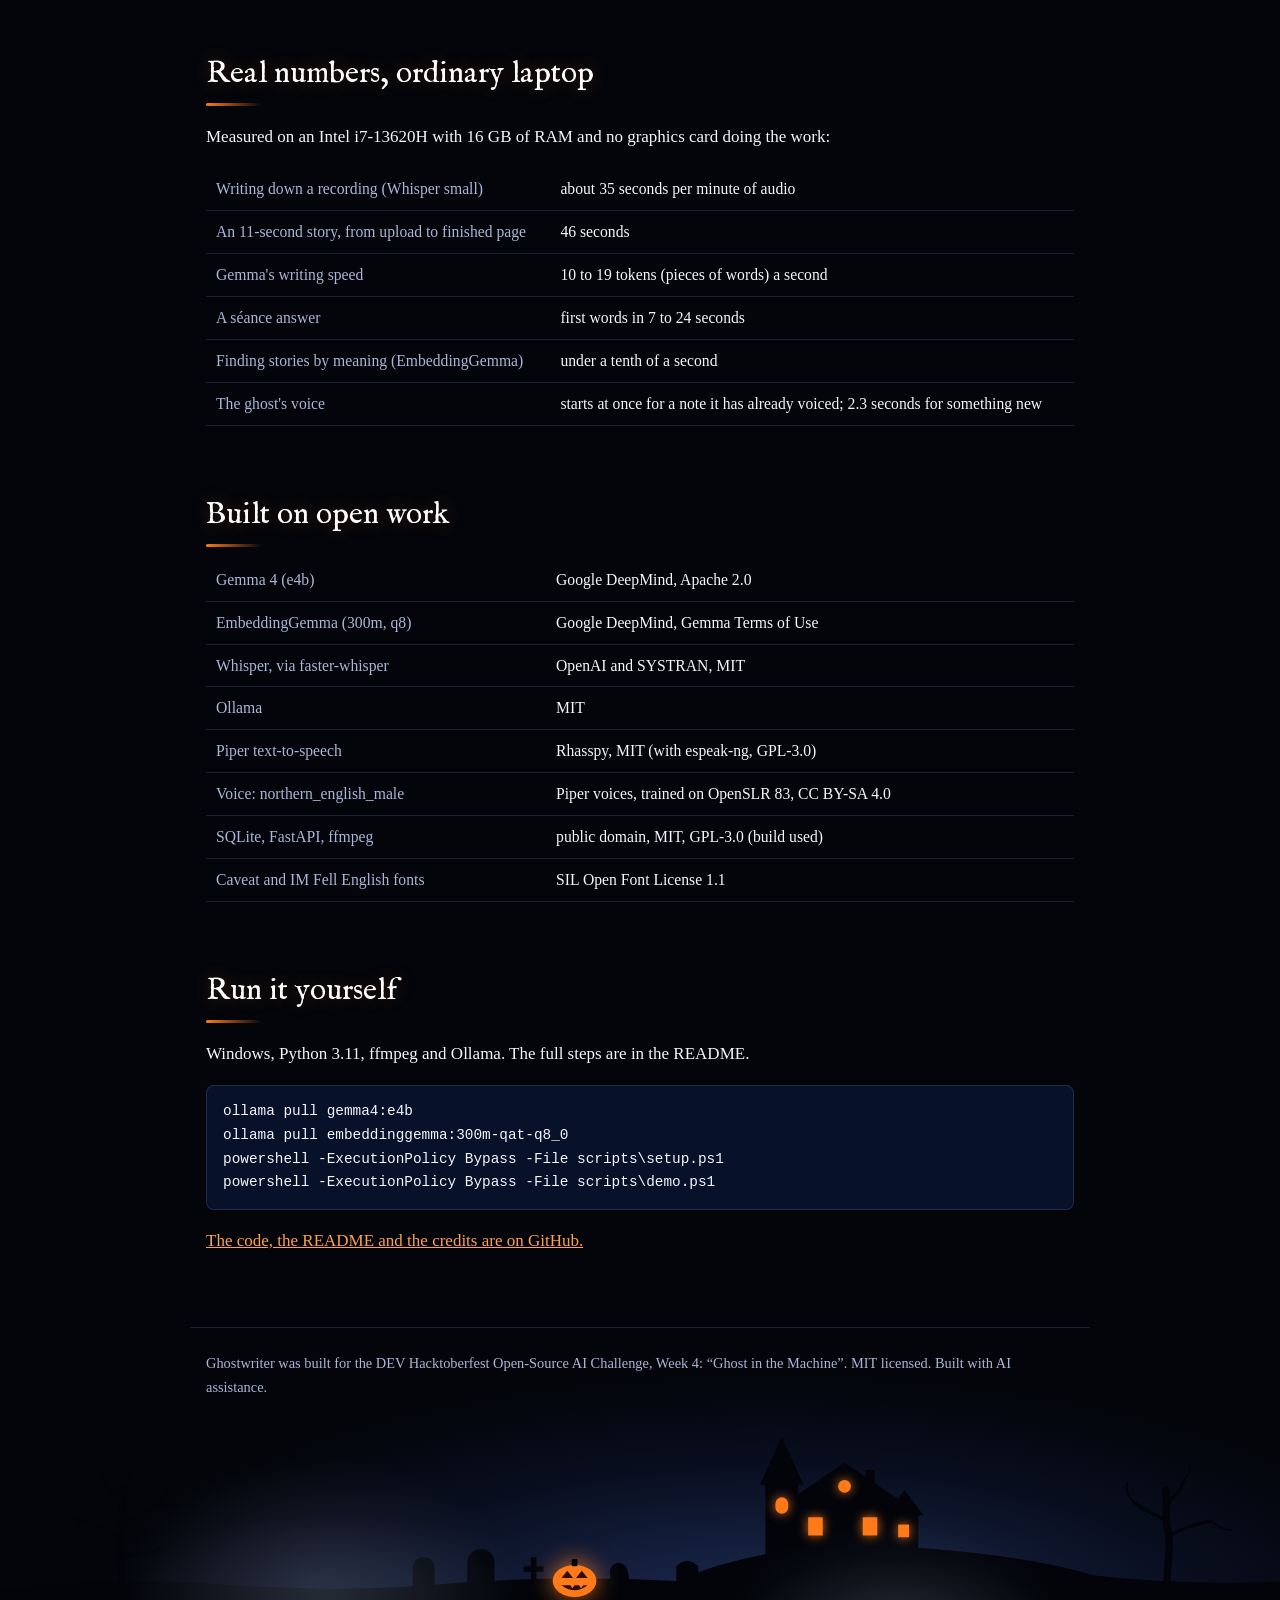
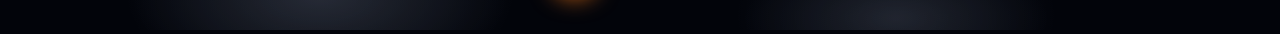
==== commit af188408: "Spider hangs on its thread (the cobweb rule no longer stretches its drawing), the whole house stays " ====
--- a/docs/index.html
+++ b/docs/index.html
@@ -108,7 +108,7 @@
     pre { background: var(--panel); border: 1px solid var(--line); border-radius: 8px; padding: 14px 16px; overflow-x: auto; font-size: 0.9rem; }
     code { font-family: Consolas, "Courier New", monospace; }
 
-    footer { margin-top: 72px; padding: 24px 16px 230px; border-top: 1px solid var(--line); color: var(--muted); font-size: 0.9rem; }
+    footer { margin-top: 72px; padding: 24px 16px max(230px, 17vw); border-top: 1px solid var(--line); color: var(--muted); font-size: 0.9rem; }
 
     /* ---------- the night outside (decoration only) ---------- */
     /* The night scrolls with the page: the moon stays up by the title and the graveyard lies below the
@@ -137,7 +137,7 @@
     .bat.b2 { top: 22vh; width: 26px; animation-duration: 29s; animation-delay: -9s; }
     .bat.b3 { top: 7vh; width: 22px; animation-duration: 37s; animation-delay: -21s; }
     .horizon { position: absolute; left: 0; right: 0; bottom: 0; height: 420px; background: radial-gradient(ellipse 70% 80% at 60% 100%, rgba(70, 105, 200, 0.42), rgba(40, 65, 140, 0.15) 50%, transparent 75%); }
-    .skyline { position: absolute; left: 0; bottom: 0; width: 100%; height: 200px; }
+    .skyline { position: absolute; left: 0; bottom: 0; width: 100%; height: clamp(120px, 33vw, 200px); overflow: visible; } /* the whole house in view: roofs rise above the box on wide screens, 33vw keeps it on phones */
     .skyline .land { fill: #02040a; }
     .skyline .trees { fill: none; stroke: #02040a; stroke-width: 3.5; stroke-linecap: round; }
     .skyline .trees .trunk { stroke-width: 8; }
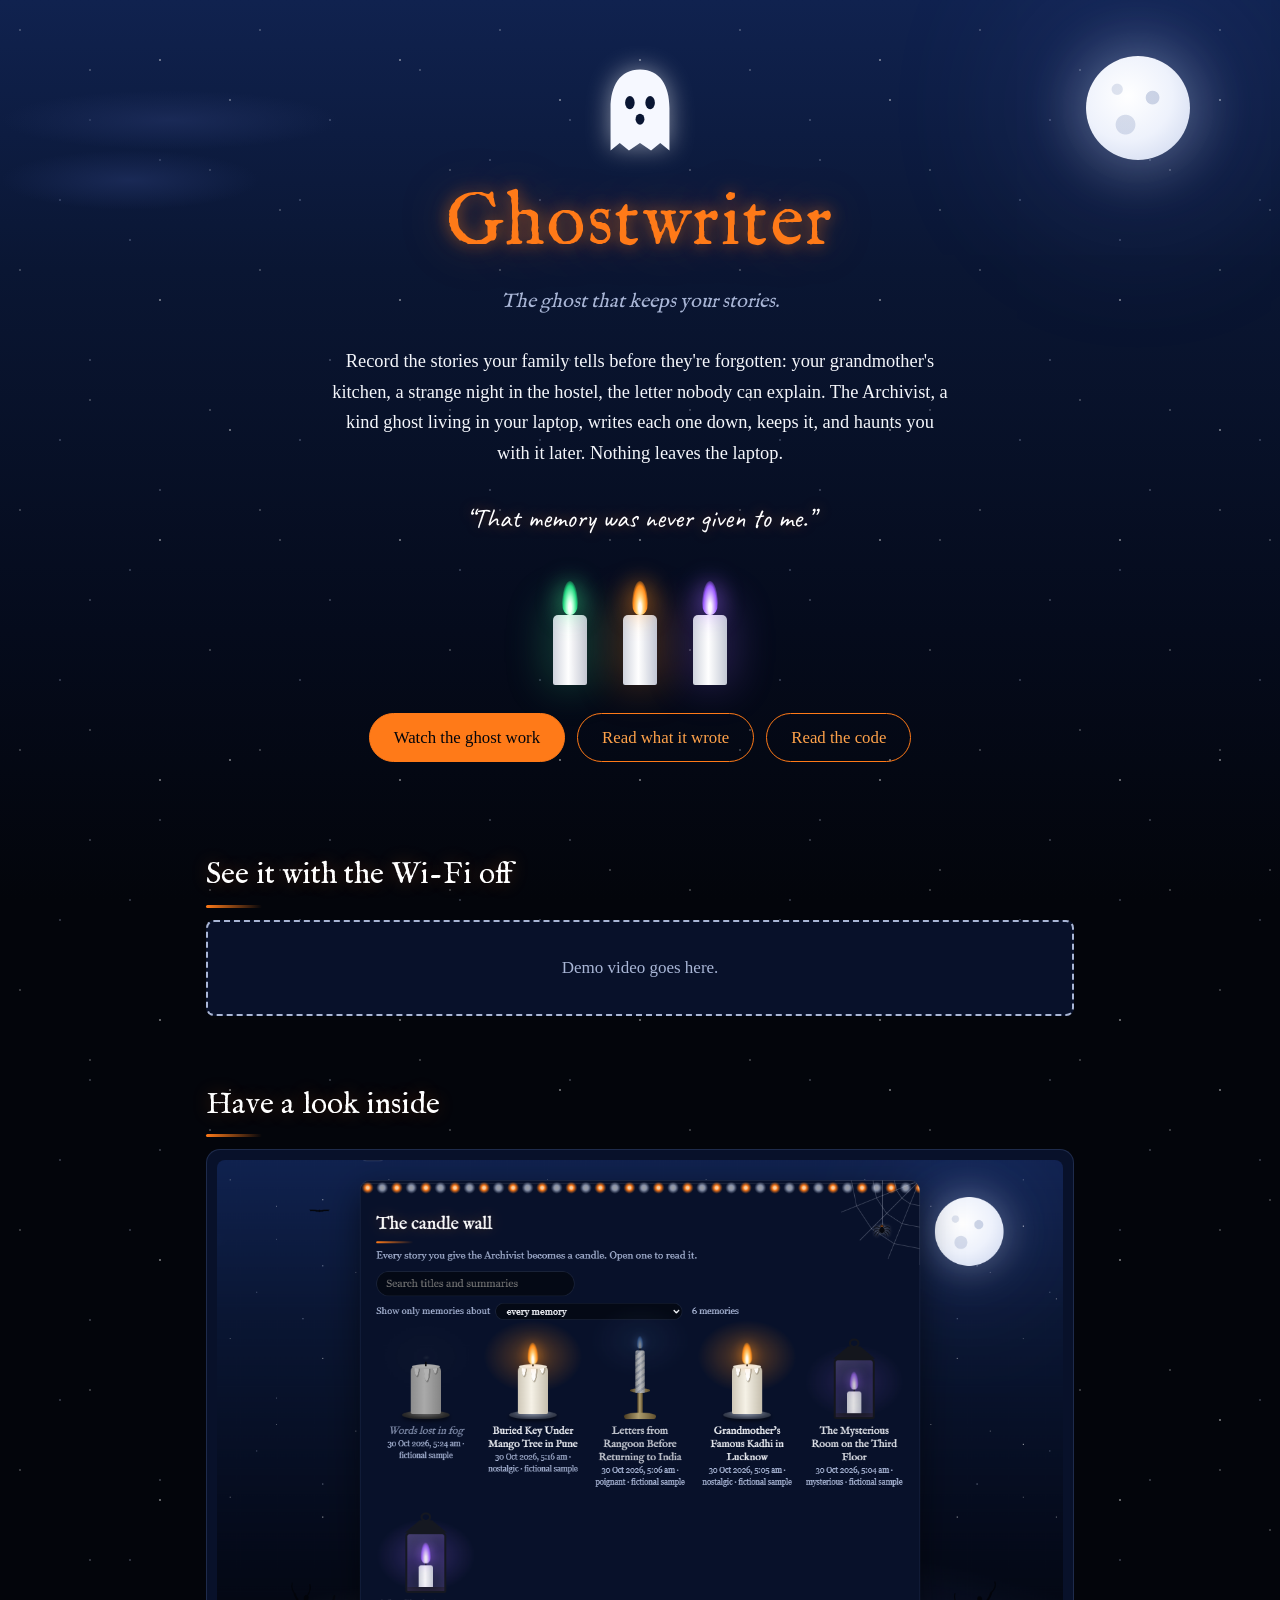
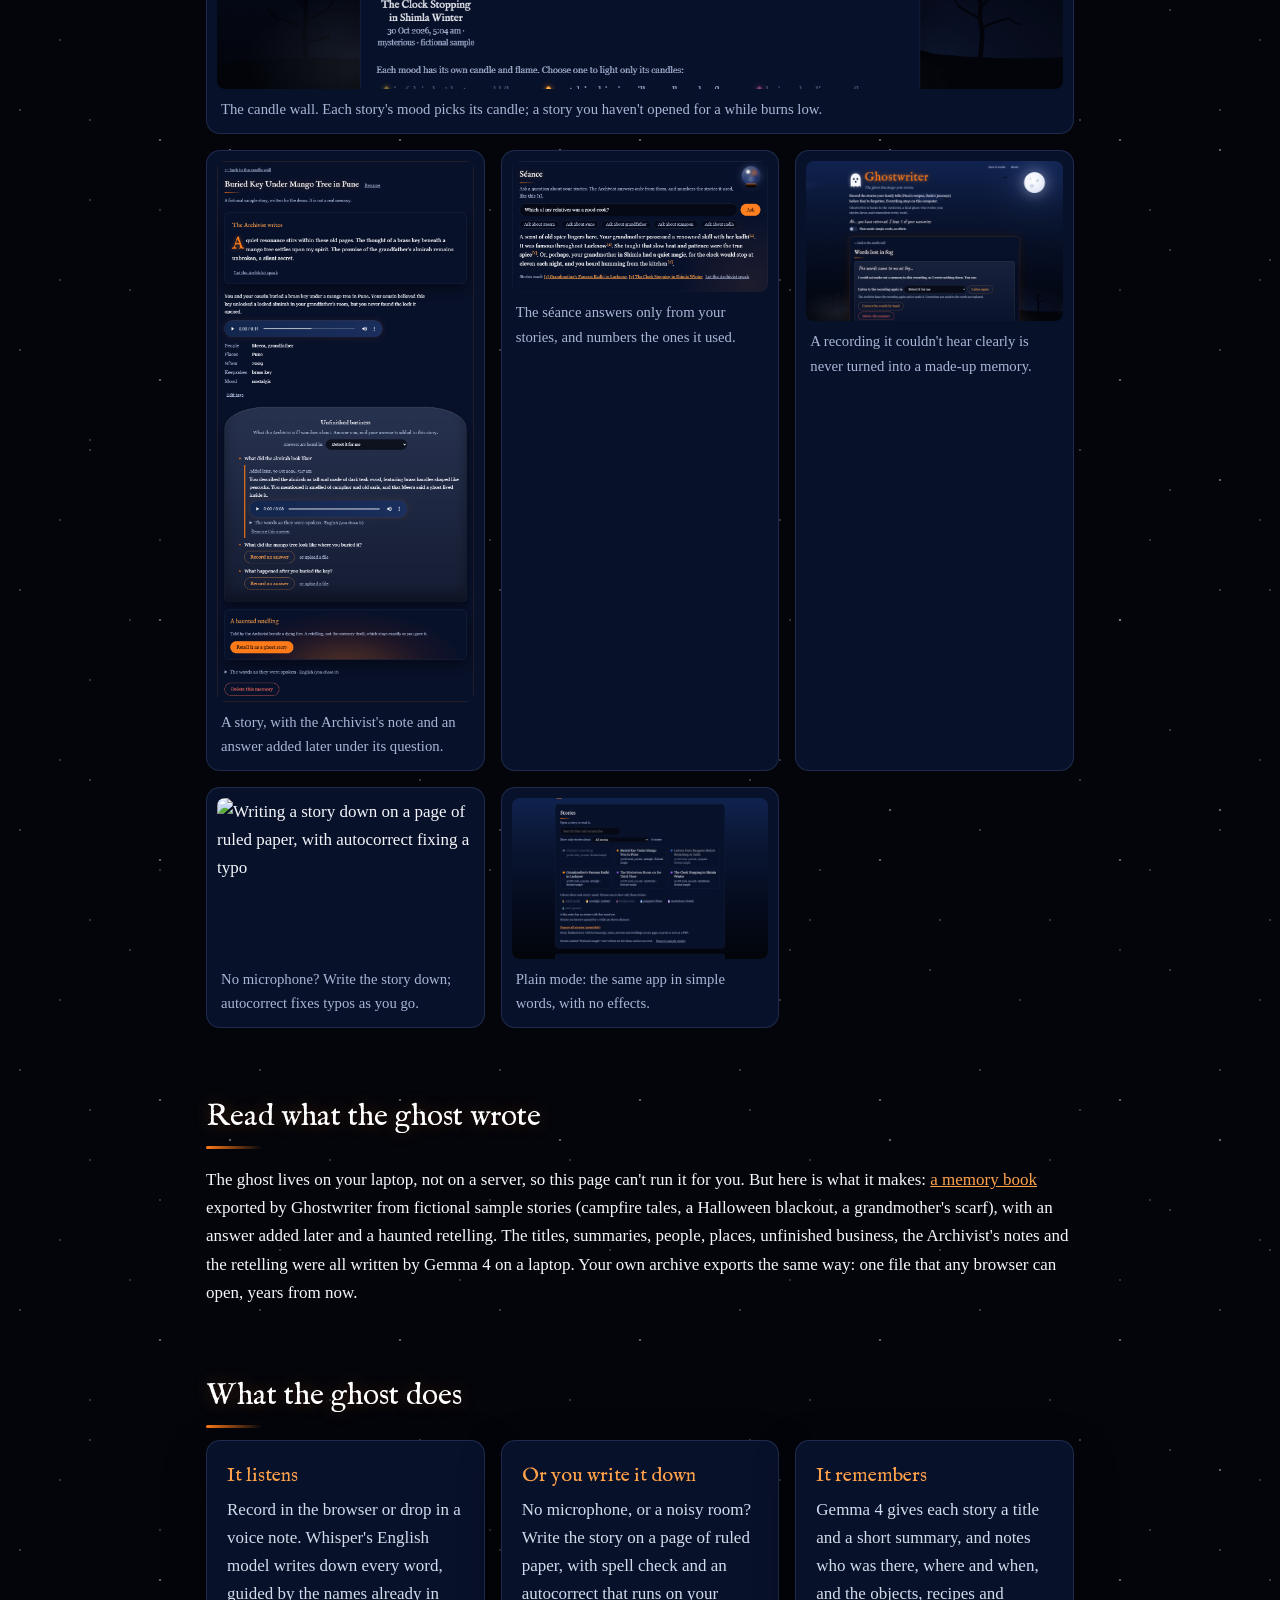
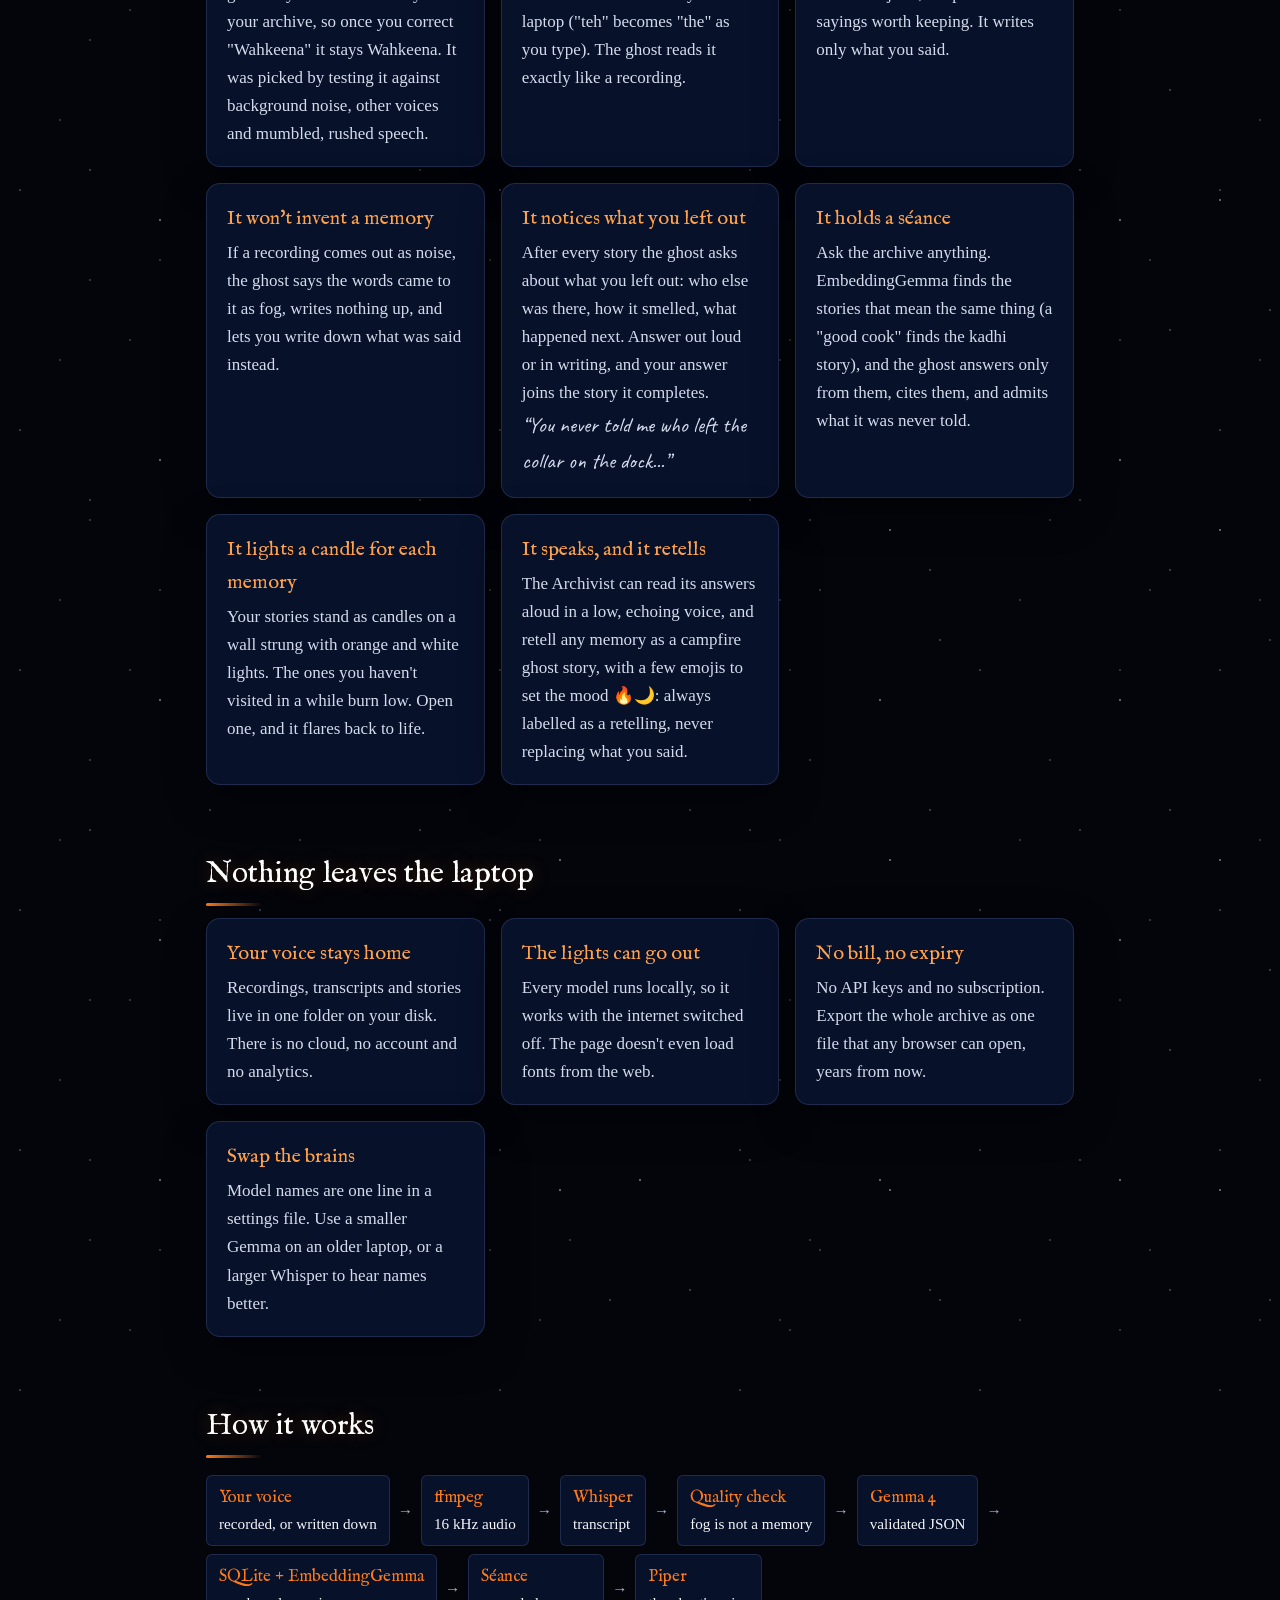
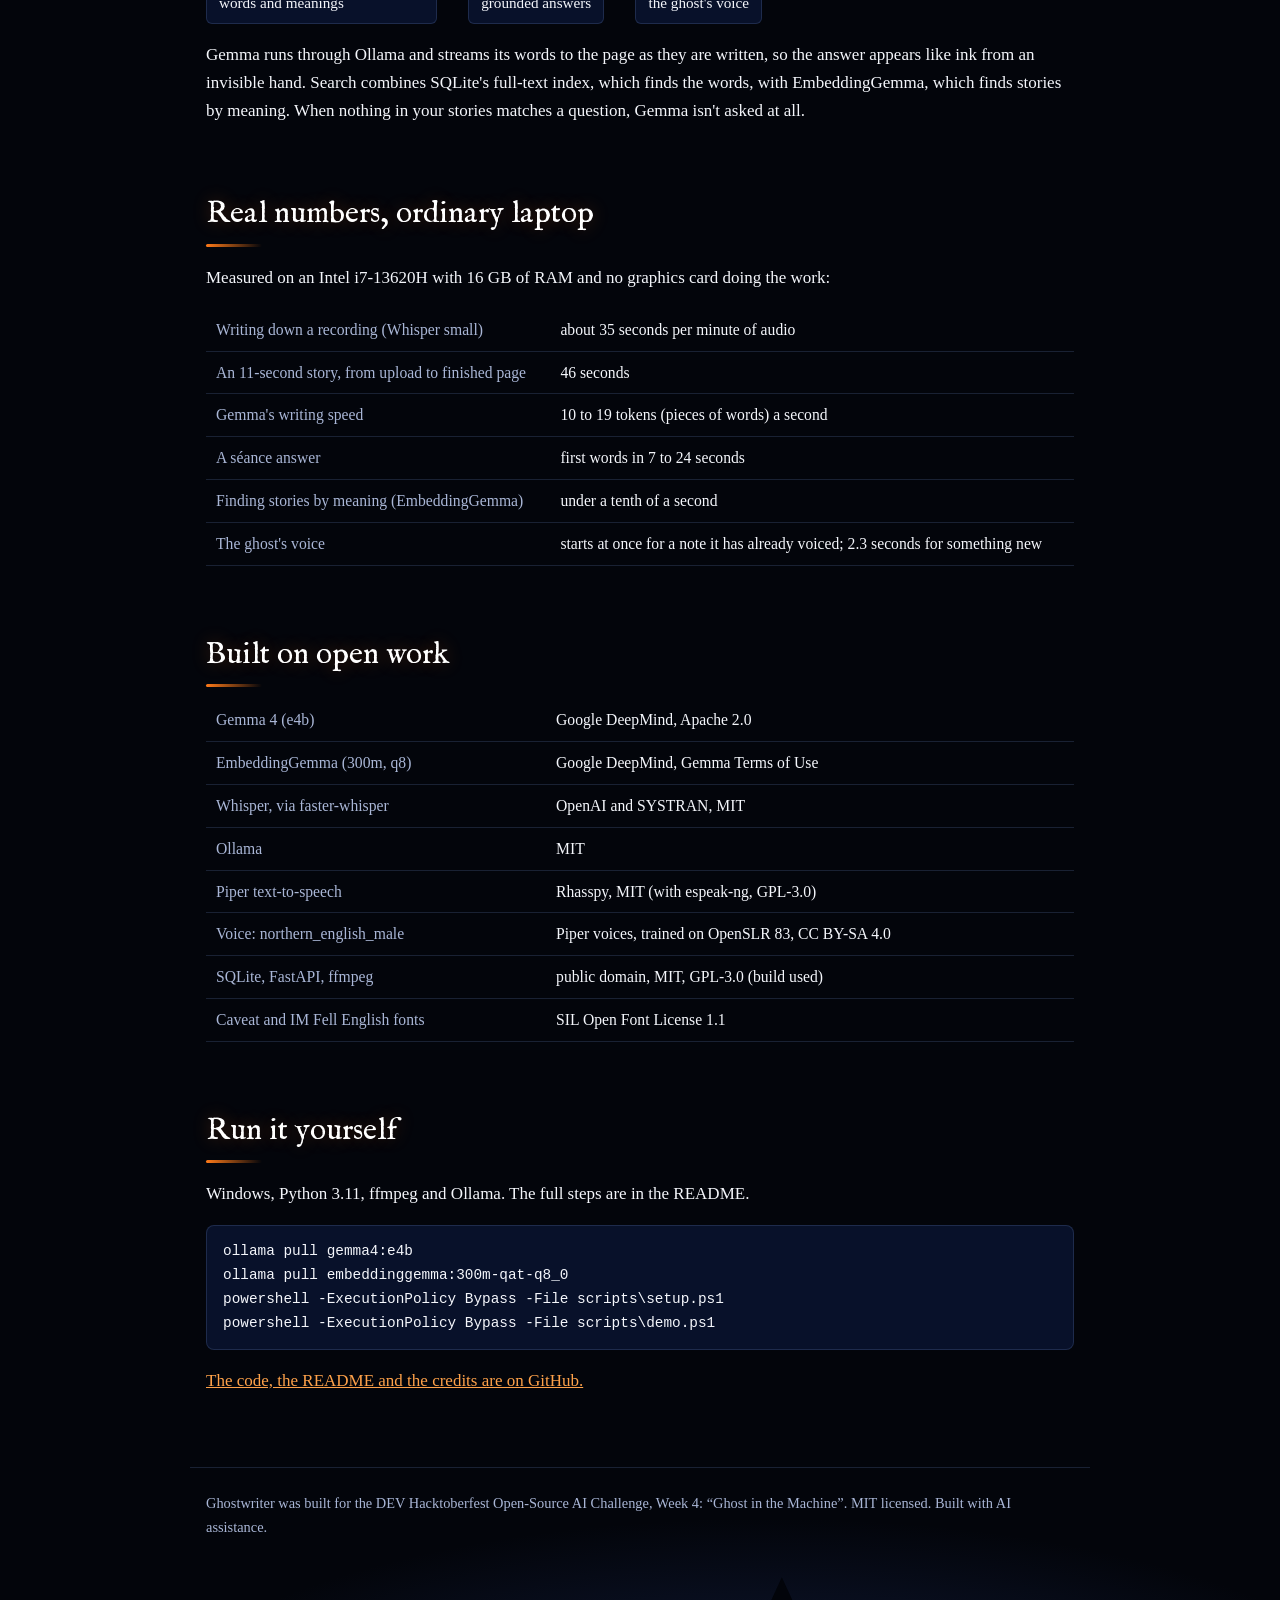
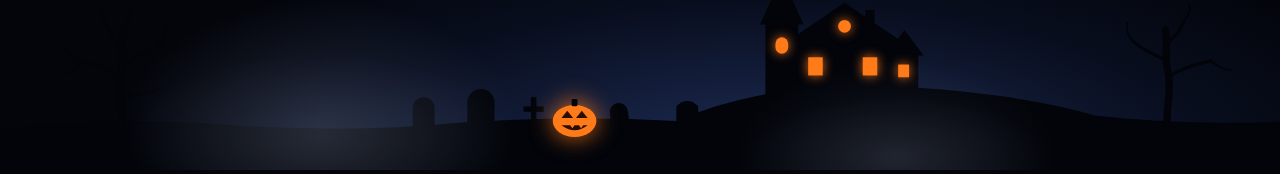
==== commit 61ca8d55: "English-only listening chosen by measurement, written stories, emoji retellings, two campfire sample" ====
--- a/docs/index.html
+++ b/docs/index.html
@@ -261,8 +261,7 @@
     <div class="actions">
       <a class="button primary" href="#demo">Watch the ghost work</a>
       <a class="button" href="#book">Read what it wrote</a>
-      <!-- TODO(you): replace YOUR_GITHUB_REPO_URL with the public repository link. -->
-      <a class="button" href="YOUR_GITHUB_REPO_URL">Read the code</a>
+      <a class="button" href="https://github.com/Aayush657/Ghostwriter">Read the code</a>
     </div>
   </section>
 
@@ -292,6 +291,10 @@
         <figcaption>A recording it couldn't hear clearly is never turned into a made-up memory.</figcaption>
       </figure>
       <figure>
+        <img src="screenshots/writing.png" width="1280" height="800" loading="lazy" alt="Writing a story down on a page of ruled paper, with autocorrect fixing a typo">
+        <figcaption>No microphone? Write the story down; autocorrect fixes typos as you go.</figcaption>
+      </figure>
+      <figure>
         <img src="screenshots/plain.png" width="1280" height="800" loading="lazy" alt="Plain mode: simple cards and neutral words">
         <figcaption>Plain mode: the same app in simple words, with no effects.</figcaption>
       </figure>
@@ -302,16 +305,20 @@
   <p>
     The ghost lives on your laptop, not on a server, so this page can't run it for you. But here is
     what it makes: <a href="book.html">a memory book</a> exported by Ghostwriter from fictional sample
-    stories, told in English and in Hindi, including an answer added later to one of them. The titles,
-    summaries, people, places, unfinished business and the Archivist's notes were all written by Gemma 4
-    on a laptop. Your own archive exports the same way: one file that any browser can open, years from now.
+    stories (campfire tales, a Halloween blackout, a grandmother's scarf), with an answer added later and
+    a haunted retelling. The titles, summaries, people, places, unfinished business, the Archivist's notes
+    and the retelling were all written by Gemma 4 on a laptop. Your own archive exports the same way: one file that any browser can open, years from now.
   </p>
 
   <h2>What the ghost does</h2>
   <div class="grid">
     <div class="card">
       <h3>It listens</h3>
-      <p>Record in the browser or drop in a voice note, in Hindi, English or the mix most of us actually speak. Whisper writes down every word, guided by the names already in your archive, so Meera stays Meera.</p>
+      <p>Record in the browser or drop in a voice note. Whisper's English model writes down every word, guided by the names already in your archive, so once you correct "Wahkeena" it stays Wahkeena. It was picked by testing it against background noise, other voices and mumbled, rushed speech.</p>
+    </div>
+    <div class="card">
+      <h3>Or you write it down</h3>
+      <p>No microphone, or a noisy room? Write the story on a page of ruled paper, with spell check and an autocorrect that runs on your laptop ("teh" becomes "the" as you type). The ghost reads it exactly like a recording.</p>
     </div>
     <div class="card">
       <h3>It remembers</h3>
@@ -319,12 +326,12 @@
     </div>
     <div class="card">
       <h3>It won't invent a memory</h3>
-      <p>If a recording comes out as noise, the ghost says the words came to it as fog, writes nothing up, and offers to listen again in another language or let you fix the words.</p>
+      <p>If a recording comes out as noise, the ghost says the words came to it as fog, writes nothing up, and lets you write down what was said instead.</p>
     </div>
     <div class="card">
       <h3>It notices what you left out</h3>
-      <p>After every story the ghost asks about what you left out: who else was there, how it smelled, what happened next. Answer out loud, and your answer joins the story it completes.</p>
-      <p class="hand quote">&ldquo;You never told me where the brass pot went...&rdquo;</p>
+      <p>After every story the ghost asks about what you left out: who else was there, how it smelled, what happened next. Answer out loud or in writing, and your answer joins the story it completes.</p>
+      <p class="hand quote">&ldquo;You never told me who left the collar on the dock...&rdquo;</p>
     </div>
     <div class="card">
       <h3>It holds a s&eacute;ance</h3>
@@ -336,7 +343,7 @@
     </div>
     <div class="card">
       <h3>It speaks, and it retells</h3>
-      <p>The Archivist can read its answers aloud in a low, echoing voice, and retell any memory as a campfire bhoot-kahani: always labelled as a retelling, never replacing what you said.</p>
+      <p>The Archivist can read its answers aloud in a low, echoing voice, and retell any memory as a campfire ghost story, with a few emojis to set the mood &#x1F525;&#x1F319;: always labelled as a retelling, never replacing what you said.</p>
     </div>
   </div>
 
@@ -345,12 +352,12 @@
     <div class="card"><h3>Your voice stays home</h3><p>Recordings, transcripts and stories live in one folder on your disk. There is no cloud, no account and no analytics.</p></div>
     <div class="card"><h3>The lights can go out</h3><p>Every model runs locally, so it works with the internet switched off. The page doesn't even load fonts from the web.</p></div>
     <div class="card"><h3>No bill, no expiry</h3><p>No API keys and no subscription. Export the whole archive as one file that any browser can open, years from now.</p></div>
-    <div class="card"><h3>Swap the brains</h3><p>Model names are one line in a settings file. Use a smaller Gemma on an older laptop, or a larger Whisper for better Hindi.</p></div>
+    <div class="card"><h3>Swap the brains</h3><p>Model names are one line in a settings file. Use a smaller Gemma on an older laptop, or a larger Whisper to hear names better.</p></div>
   </div>
 
   <h2>How it works</h2>
   <ol class="pipeline" aria-label="Pipeline">
-    <li><strong>Your voice</strong>browser recording</li>
+    <li><strong>Your voice</strong>recorded, or written down</li>
     <li class="arrow" aria-hidden="true">&rarr;</li>
     <li><strong>ffmpeg</strong>16 kHz audio</li>
     <li class="arrow" aria-hidden="true">&rarr;</li>
@@ -368,8 +375,8 @@
   </ol>
   <p>
     Gemma runs through Ollama and streams its words to the page as they are written, so the answer
-    appears like ink from an invisible hand. Search combines SQLite's full-text index, which finds Hindi
-    and English alike, with EmbeddingGemma, which finds stories by meaning. When nothing in your stories
+    appears like ink from an invisible hand. Search combines SQLite's full-text index, which finds the
+    words, with EmbeddingGemma, which finds stories by meaning. When nothing in your stories
     matches a question, Gemma isn't asked at all.
   </p>
 
@@ -402,8 +409,7 @@
 ollama pull embeddinggemma:300m-qat-q8_0
 powershell -ExecutionPolicy Bypass -File scripts\setup.ps1
 powershell -ExecutionPolicy Bypass -File scripts\demo.ps1</code></pre>
-  <!-- TODO(you): replace YOUR_GITHUB_REPO_URL with the public repository link. -->
-  <p><a href="YOUR_GITHUB_REPO_URL">The code, the README and the credits are on GitHub.</a></p>
+  <p><a href="https://github.com/Aayush657/Ghostwriter">The code, the README and the credits are on GitHub.</a></p>
 
 </main>
 <footer>
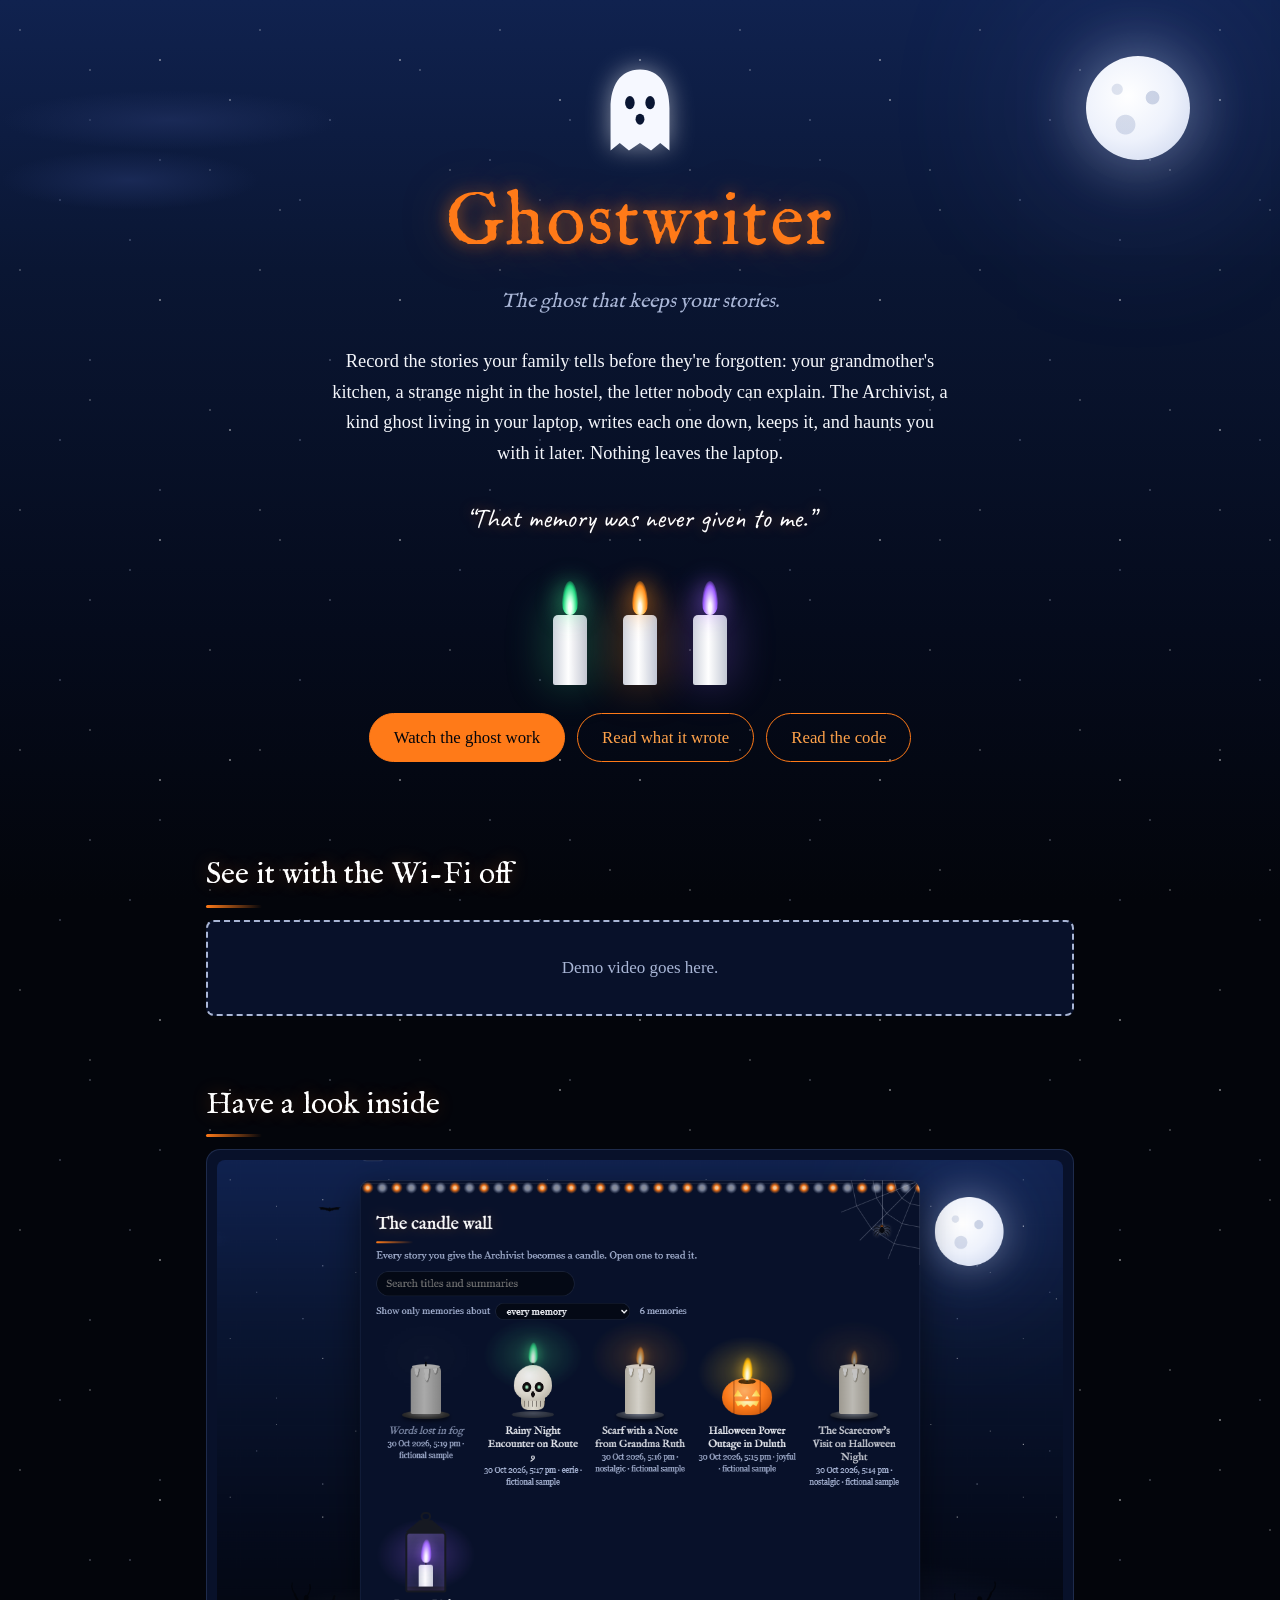
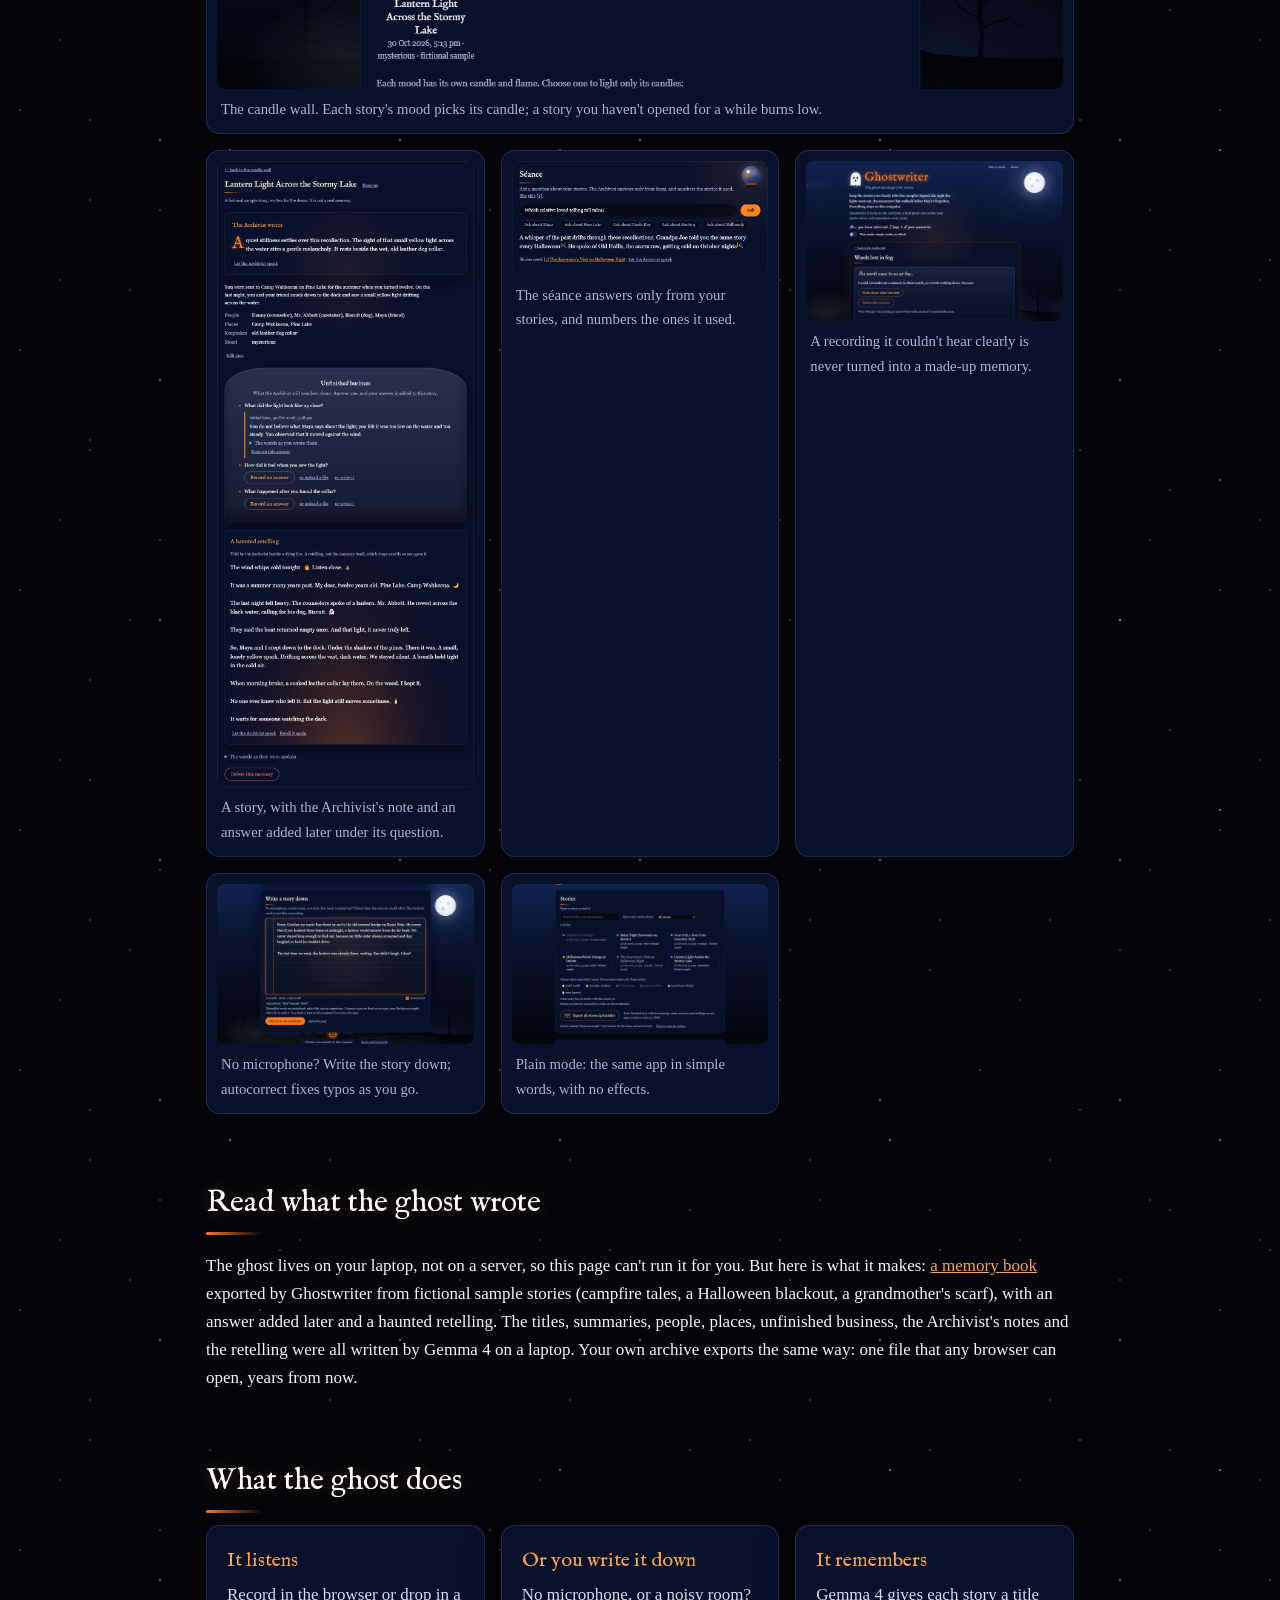
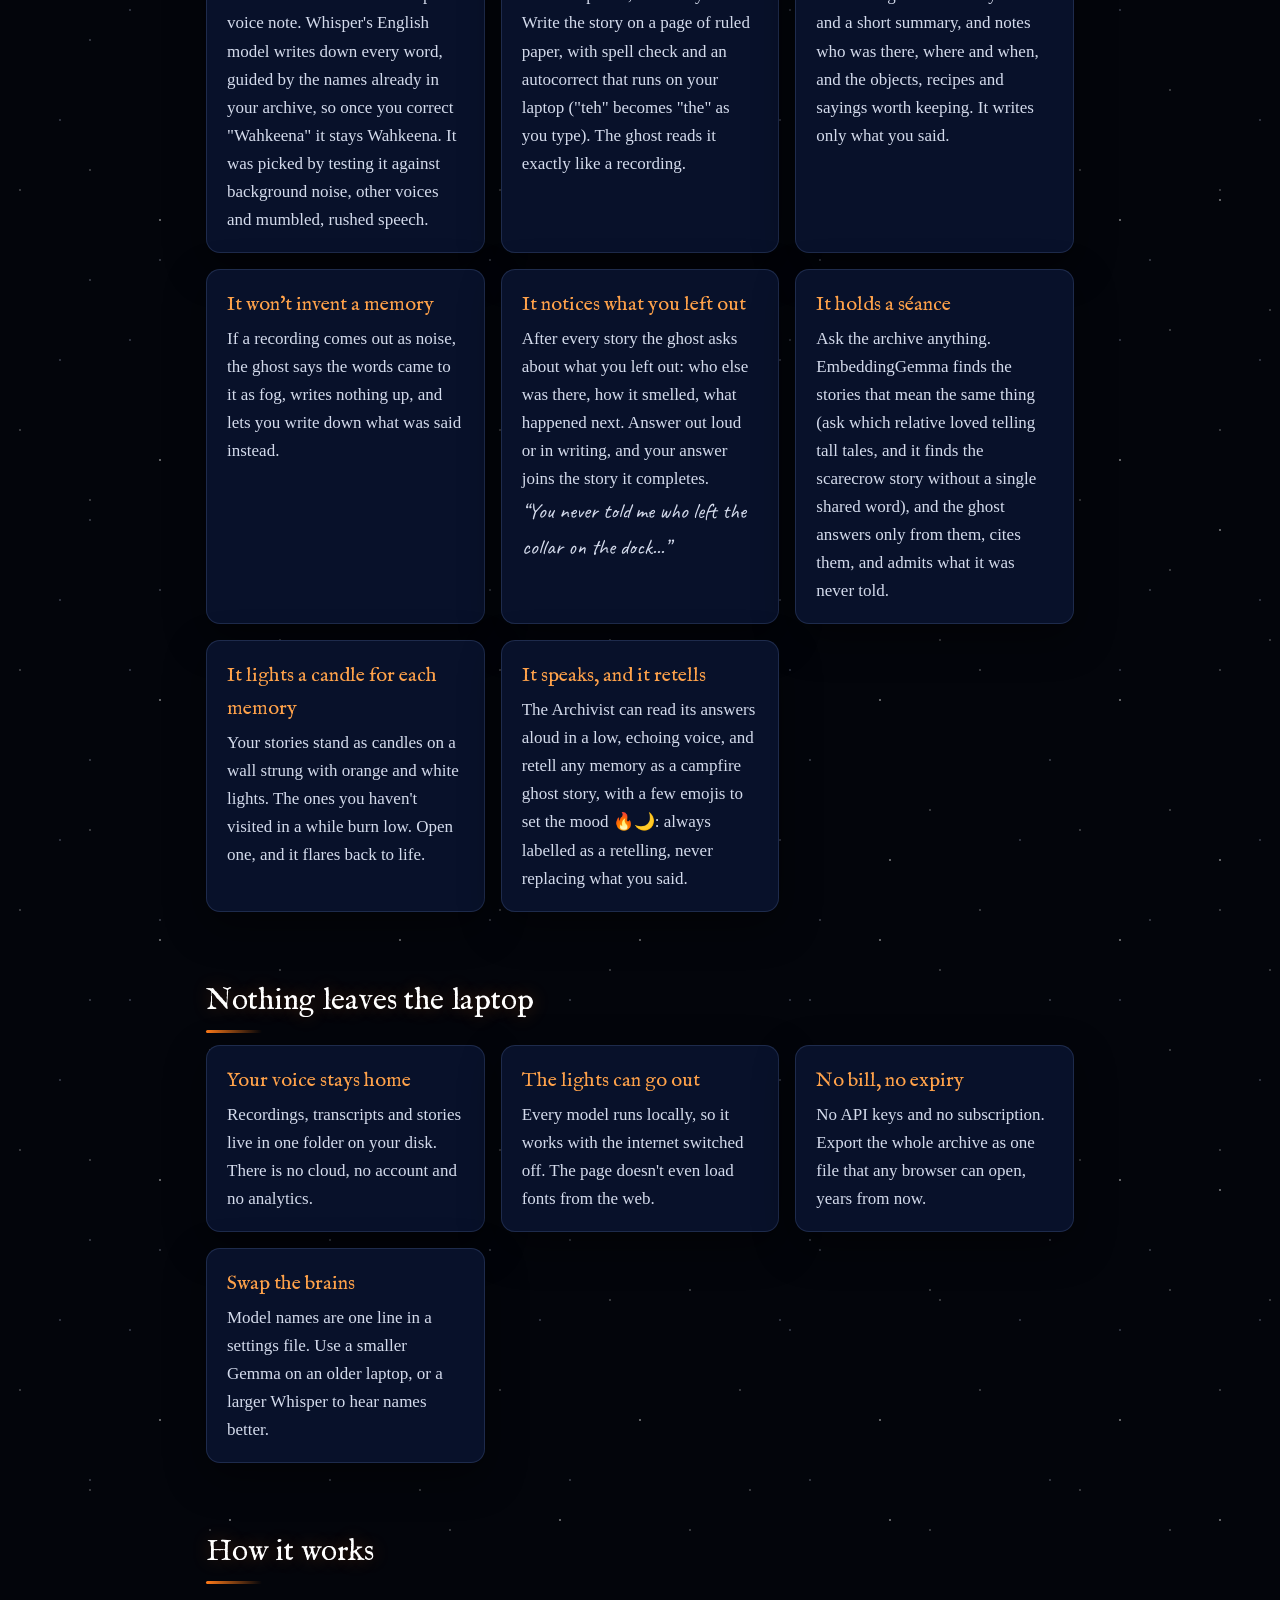
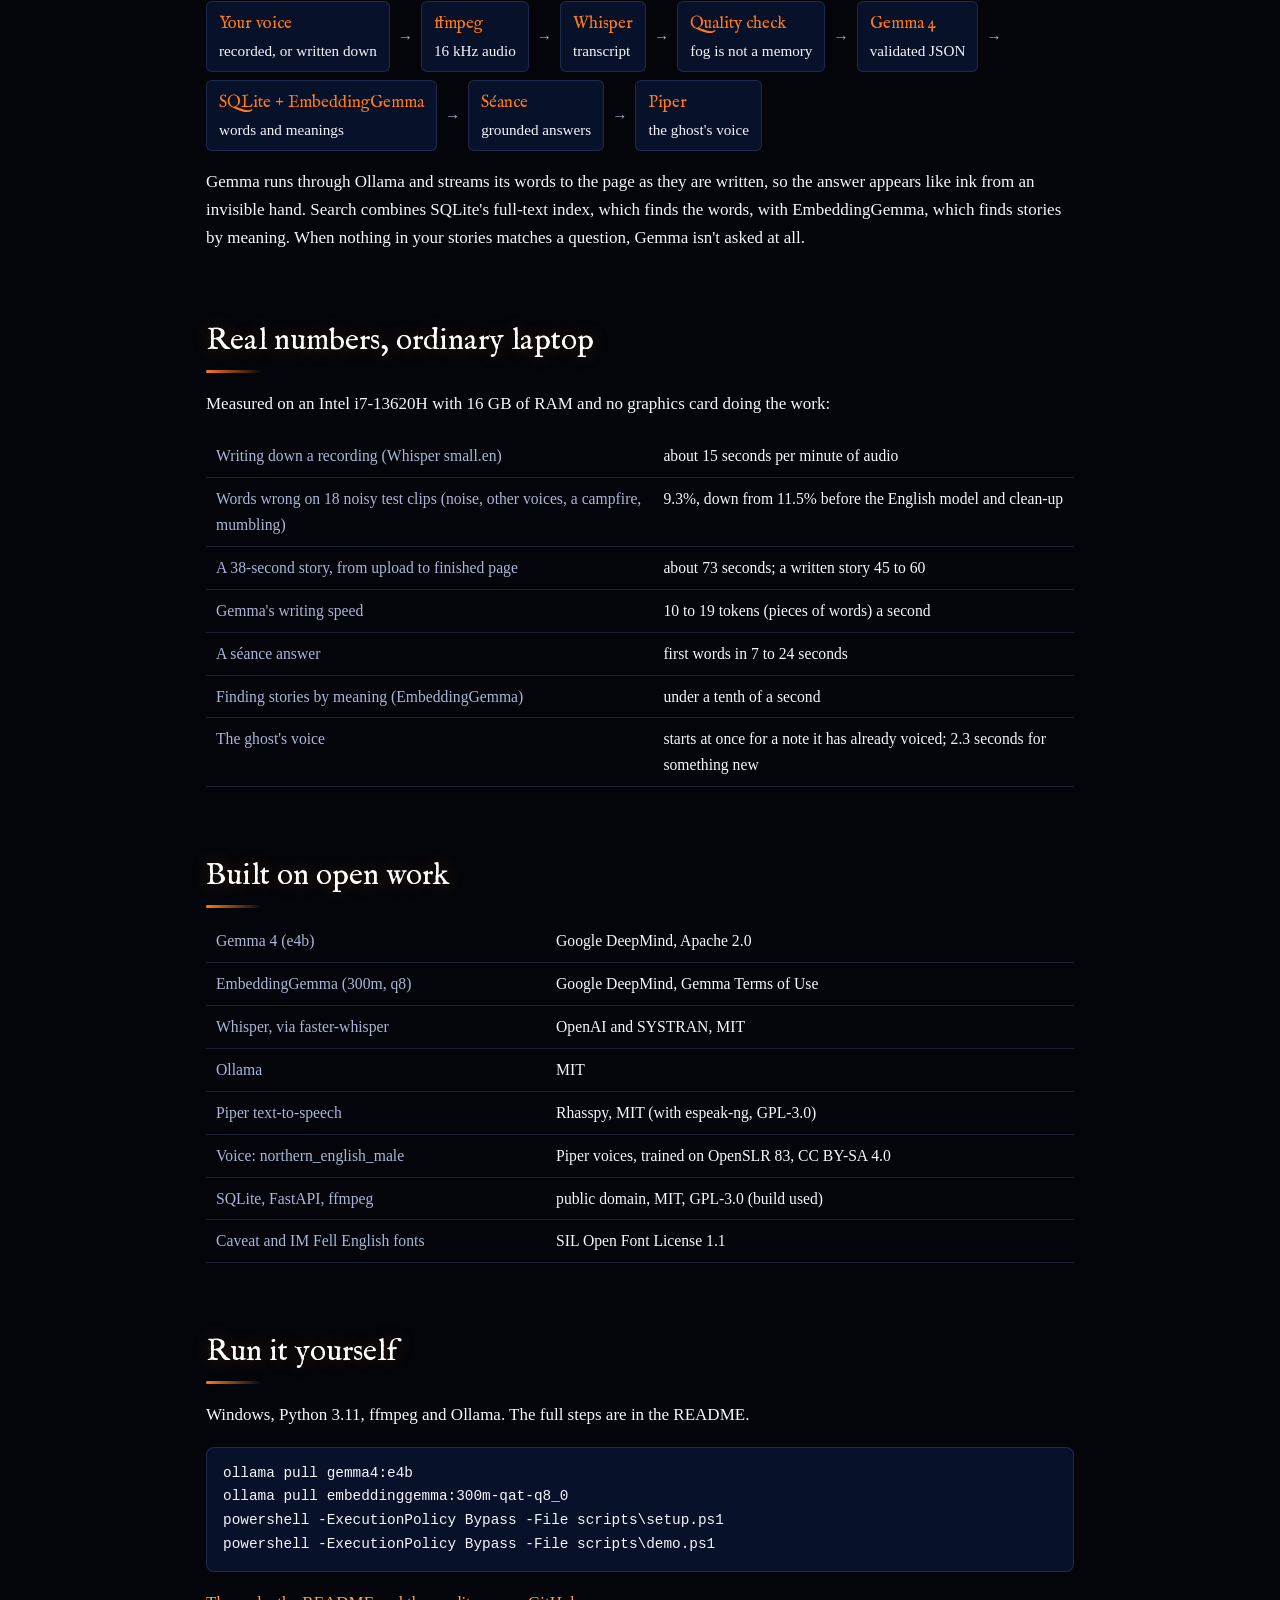
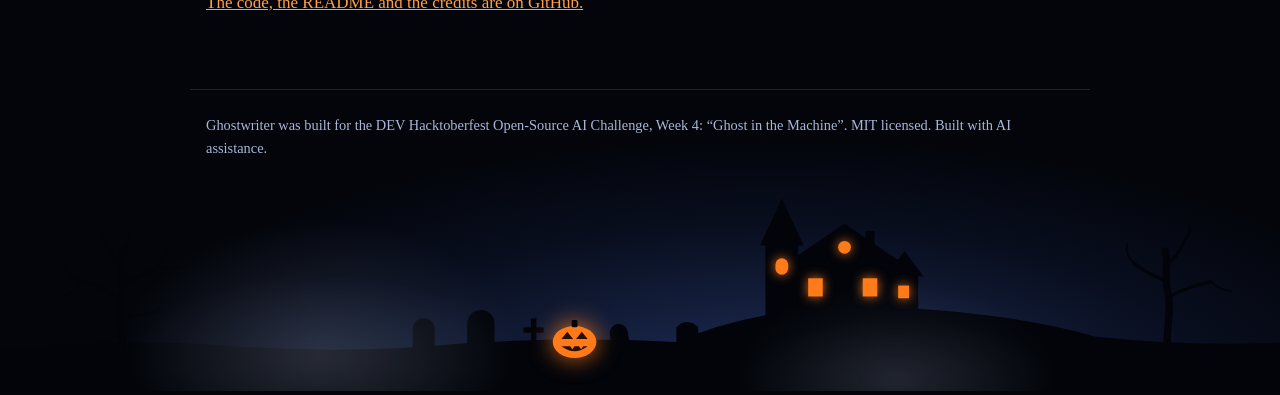
==== commit f7ddb2f2: "Docs, screenshots and memory book for English-only listening and written stories; 3-5 emojis per ret" ====
--- a/docs/index.html
+++ b/docs/index.html
@@ -335,7 +335,7 @@
     </div>
     <div class="card">
       <h3>It holds a s&eacute;ance</h3>
-      <p>Ask the archive anything. EmbeddingGemma finds the stories that mean the same thing (a "good cook" finds the kadhi story), and the ghost answers only from them, cites them, and admits what it was never told.</p>
+      <p>Ask the archive anything. EmbeddingGemma finds the stories that mean the same thing (ask which relative loved telling tall tales, and it finds the scarecrow story without a single shared word), and the ghost answers only from them, cites them, and admits what it was never told.</p>
     </div>
     <div class="card">
       <h3>It lights a candle for each memory</h3>
@@ -383,8 +383,9 @@
   <h2>Real numbers, ordinary laptop</h2>
   <p>Measured on an Intel i7-13620H with 16 GB of RAM and no graphics card doing the work:</p>
   <table>
-    <tr><th>Writing down a recording (Whisper small)</th><td>about 35 seconds per minute of audio</td></tr>
-    <tr><th>An 11-second story, from upload to finished page</th><td>46 seconds</td></tr>
+    <tr><th>Writing down a recording (Whisper small.en)</th><td>about 15 seconds per minute of audio</td></tr>
+    <tr><th>Words wrong on 18 noisy test clips (noise, other voices, a campfire, mumbling)</th><td>9.3%, down from 11.5% before the English model and clean-up</td></tr>
+    <tr><th>A 38-second story, from upload to finished page</th><td>about 73 seconds; a written story 45 to 60</td></tr>
     <tr><th>Gemma's writing speed</th><td>10 to 19 tokens (pieces of words) a second</td></tr>
     <tr><th>A s&eacute;ance answer</th><td>first words in 7 to 24 seconds</td></tr>
     <tr><th>Finding stories by meaning (EmbeddingGemma)</th><td>under a tenth of a second</td></tr>
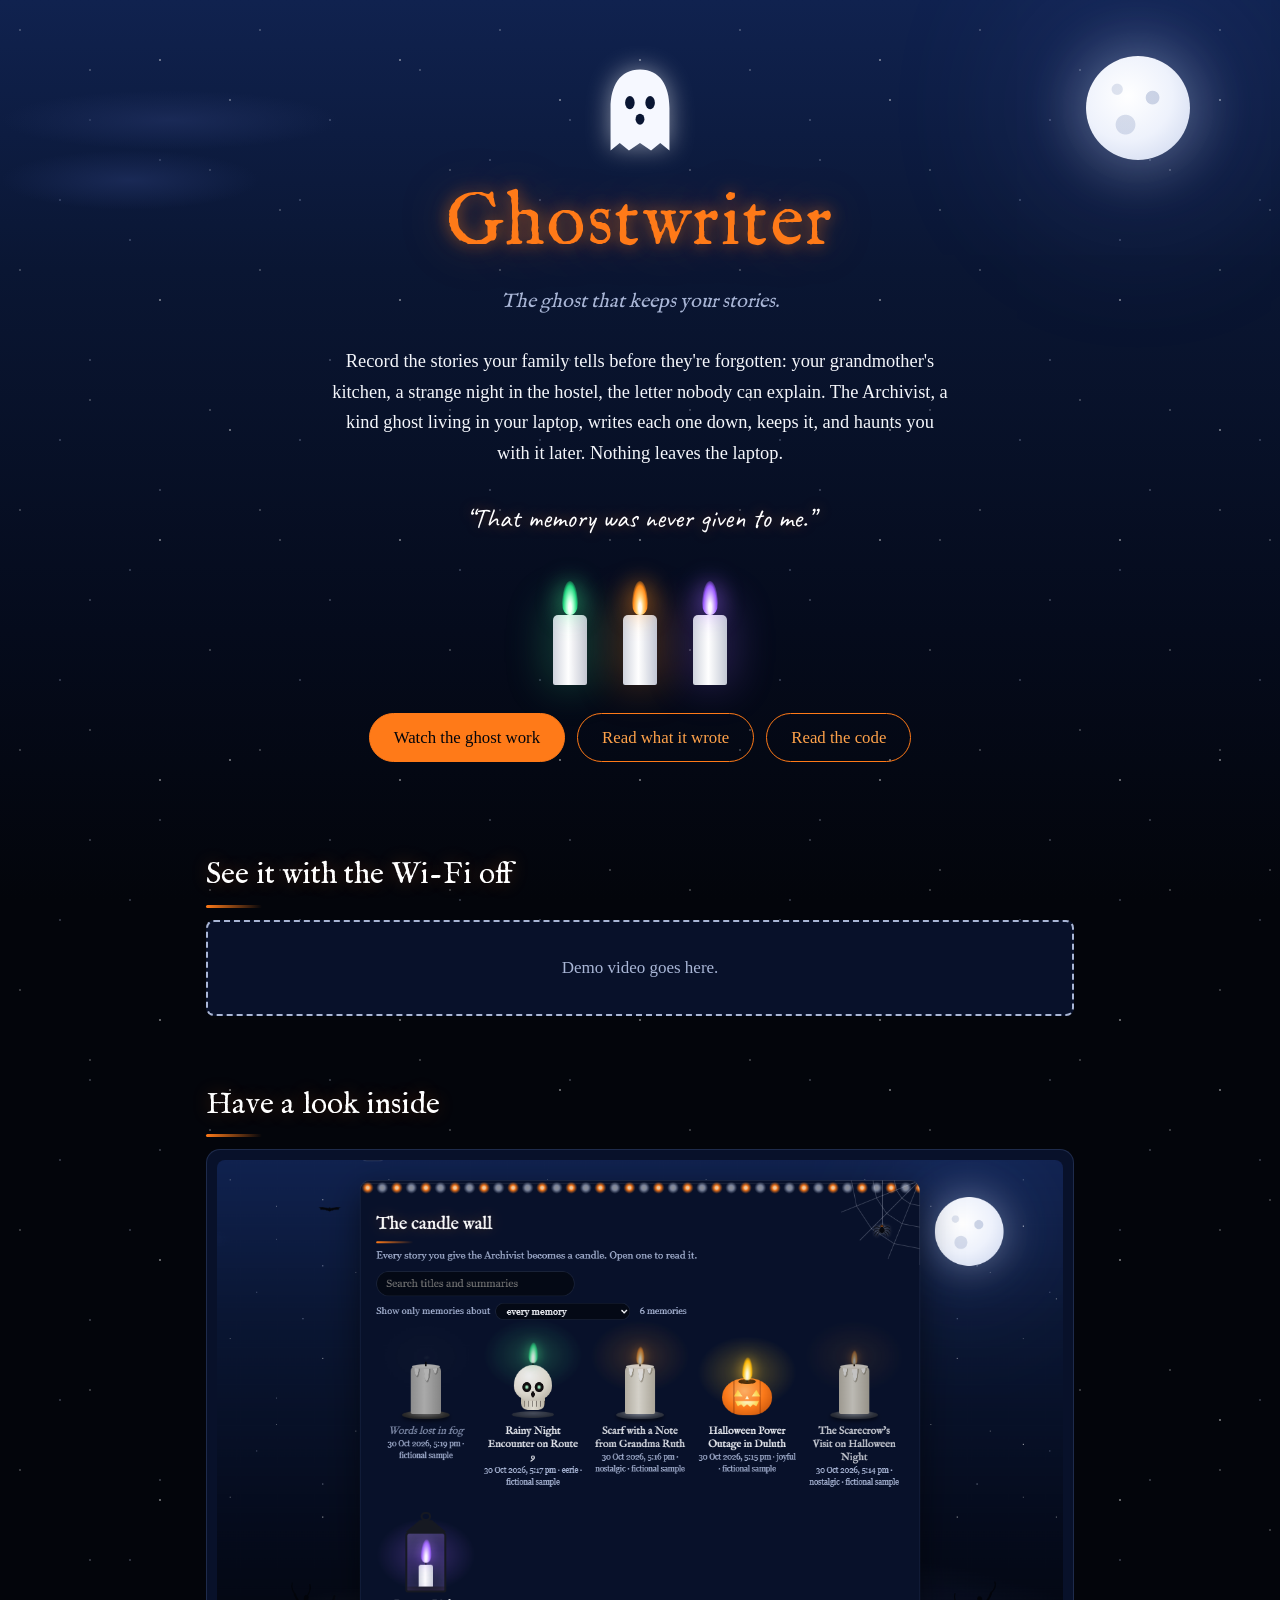
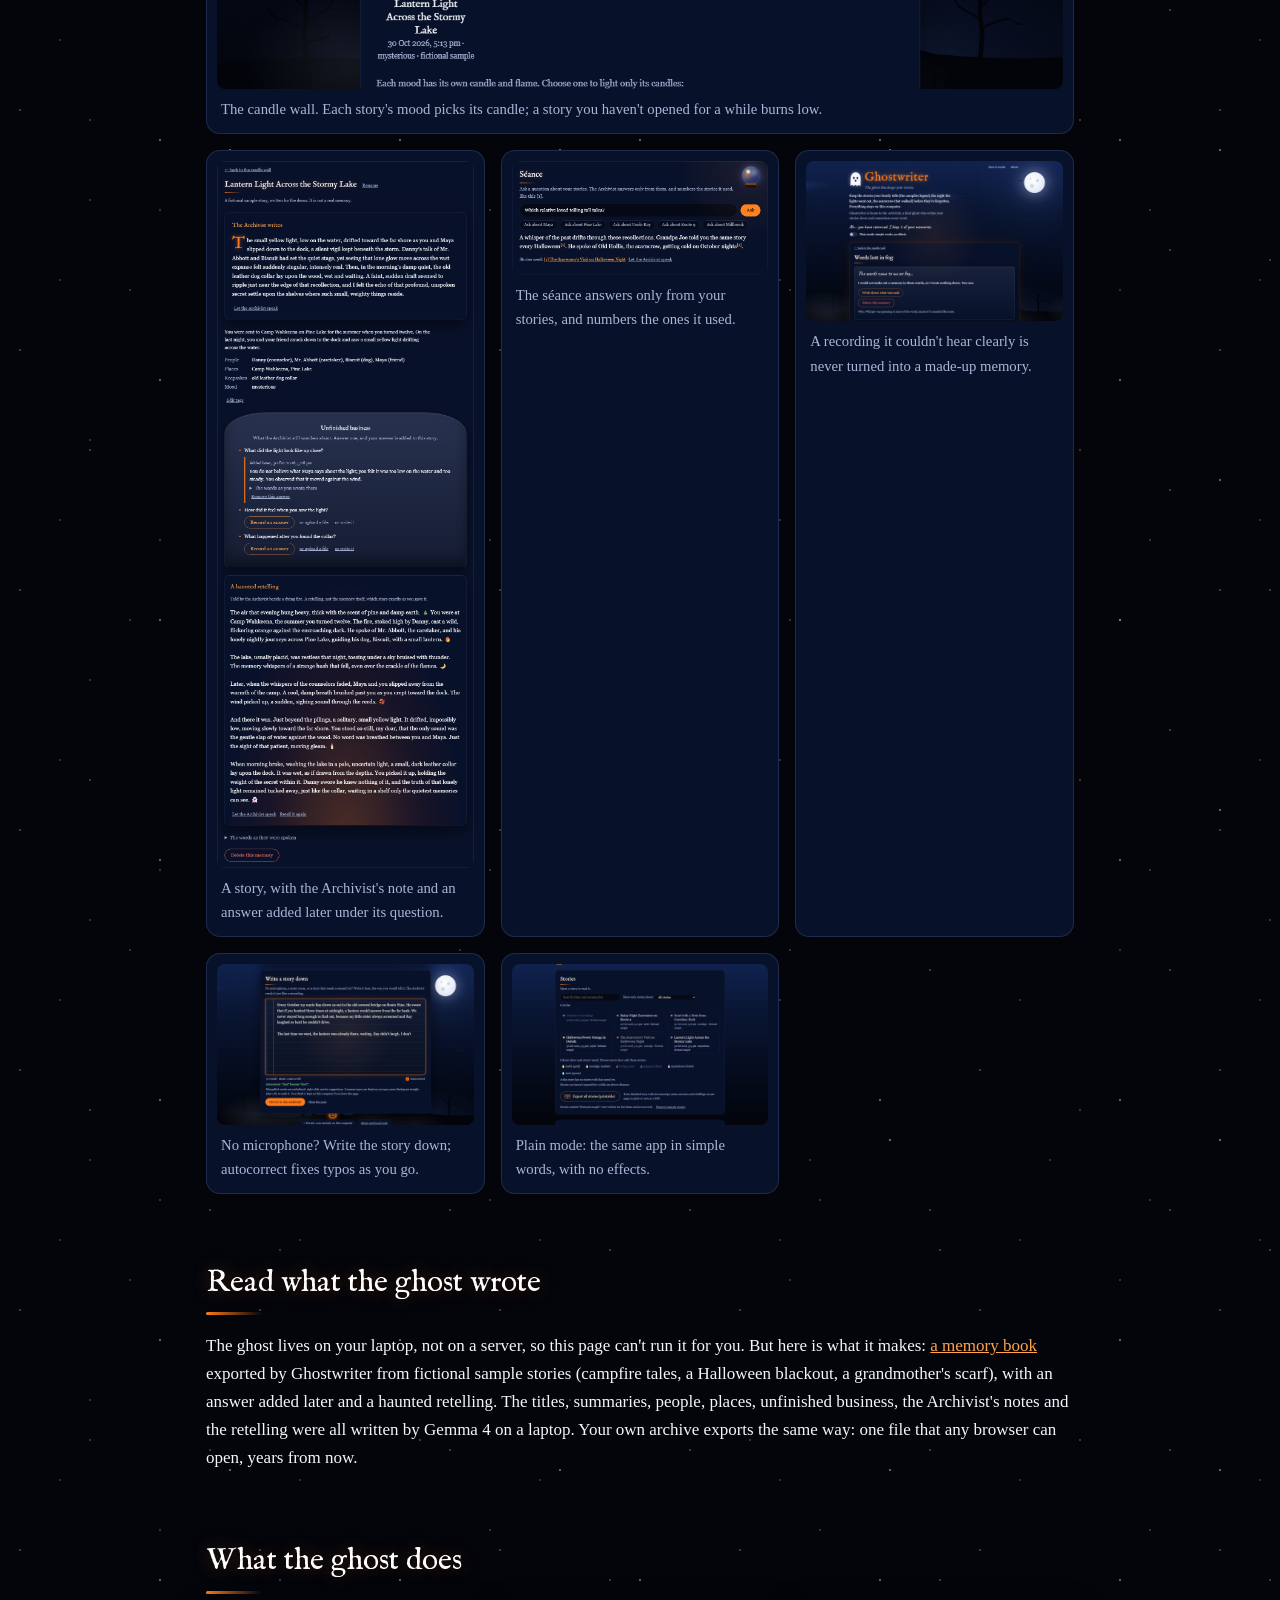
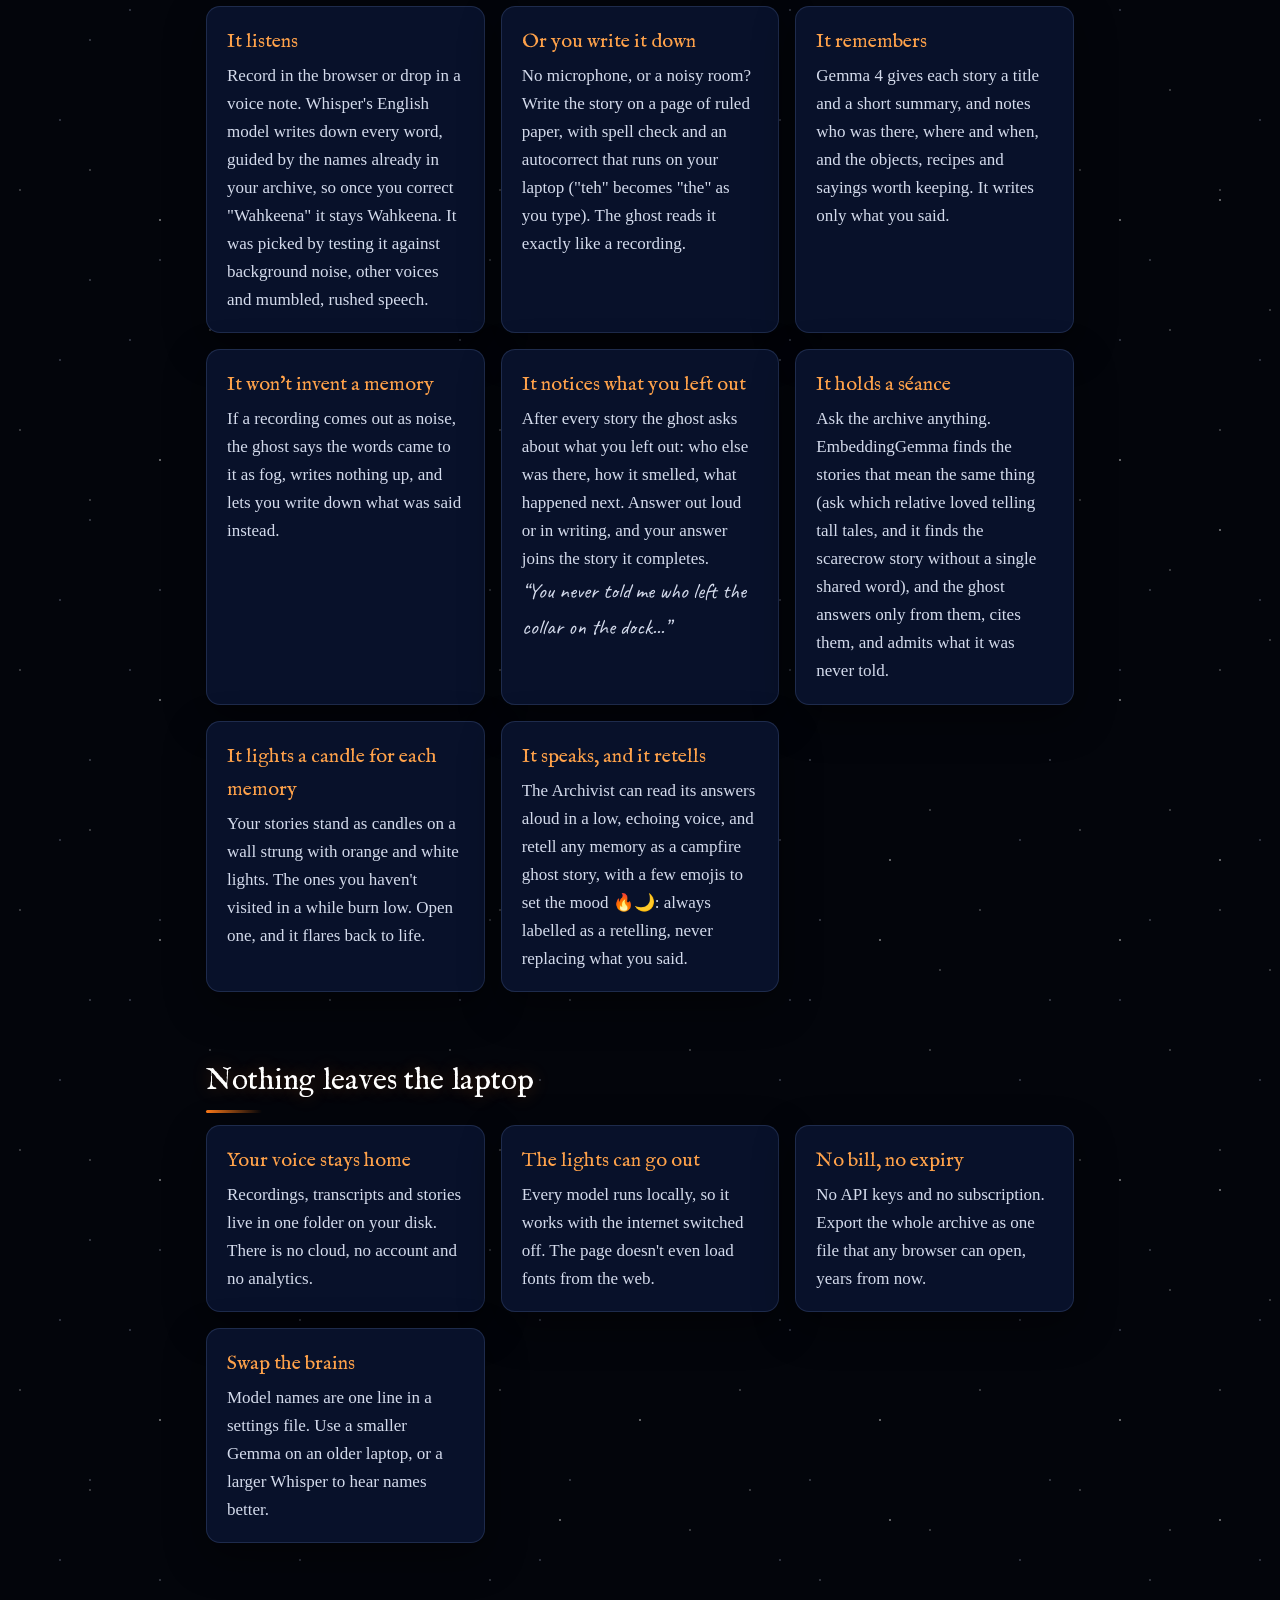
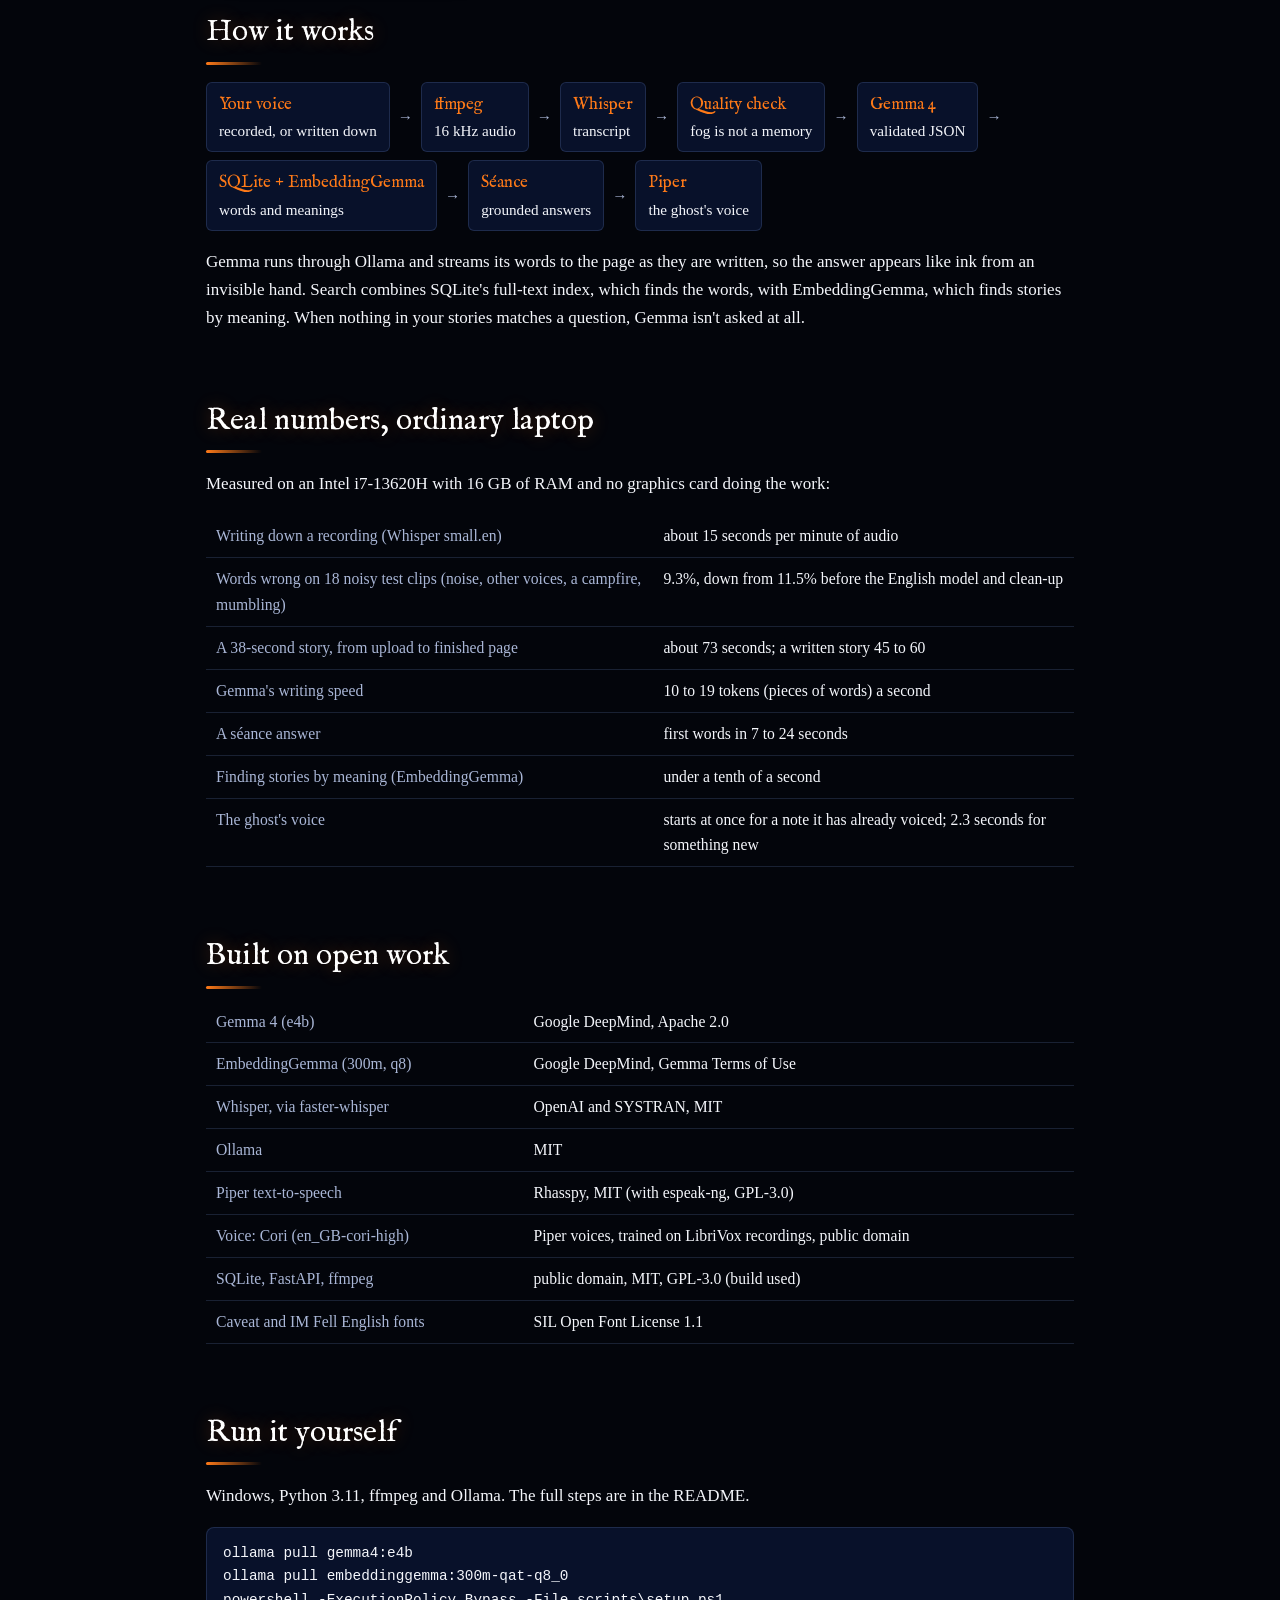
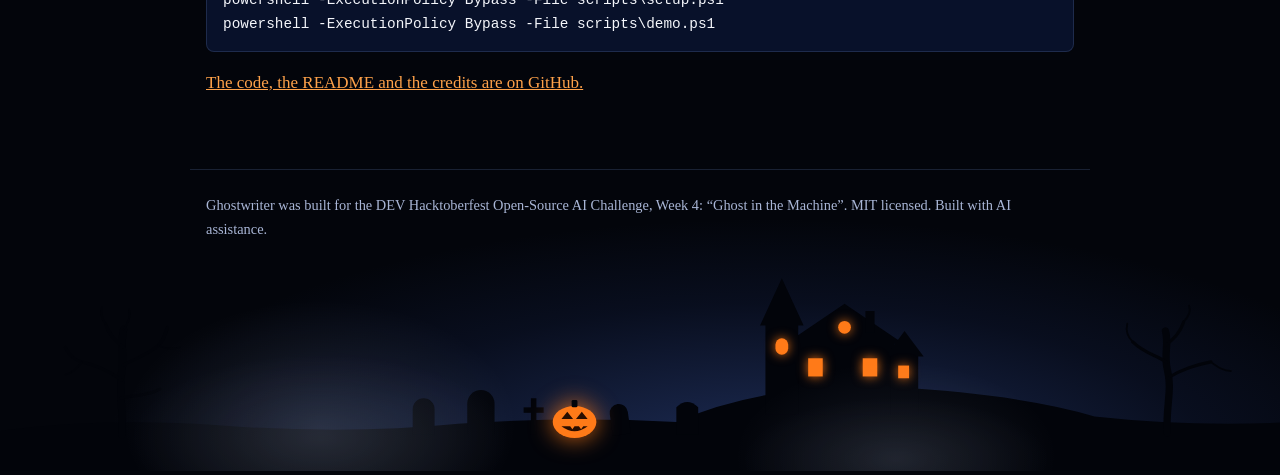
==== commit acf7a340: "A clearer, female Archivist voice: Cori with the settings chosen in the voice lab - Piper voice en_G" ====
--- a/docs/index.html
+++ b/docs/index.html
@@ -399,7 +399,7 @@
     <tr><th>Whisper, via faster-whisper</th><td>OpenAI and SYSTRAN, MIT</td></tr>
     <tr><th>Ollama</th><td>MIT</td></tr>
     <tr><th>Piper text-to-speech</th><td>Rhasspy, MIT (with espeak-ng, GPL-3.0)</td></tr>
-    <tr><th>Voice: northern_english_male</th><td>Piper voices, trained on OpenSLR 83, CC BY-SA 4.0</td></tr>
+    <tr><th>Voice: Cori (en_GB-cori-high)</th><td>Piper voices, trained on LibriVox recordings, public domain</td></tr>
     <tr><th>SQLite, FastAPI, ffmpeg</th><td>public domain, MIT, GPL-3.0 (build used)</td></tr>
     <tr><th>Caveat and IM Fell English fonts</th><td>SIL Open Font License 1.1</td></tr>
   </table>
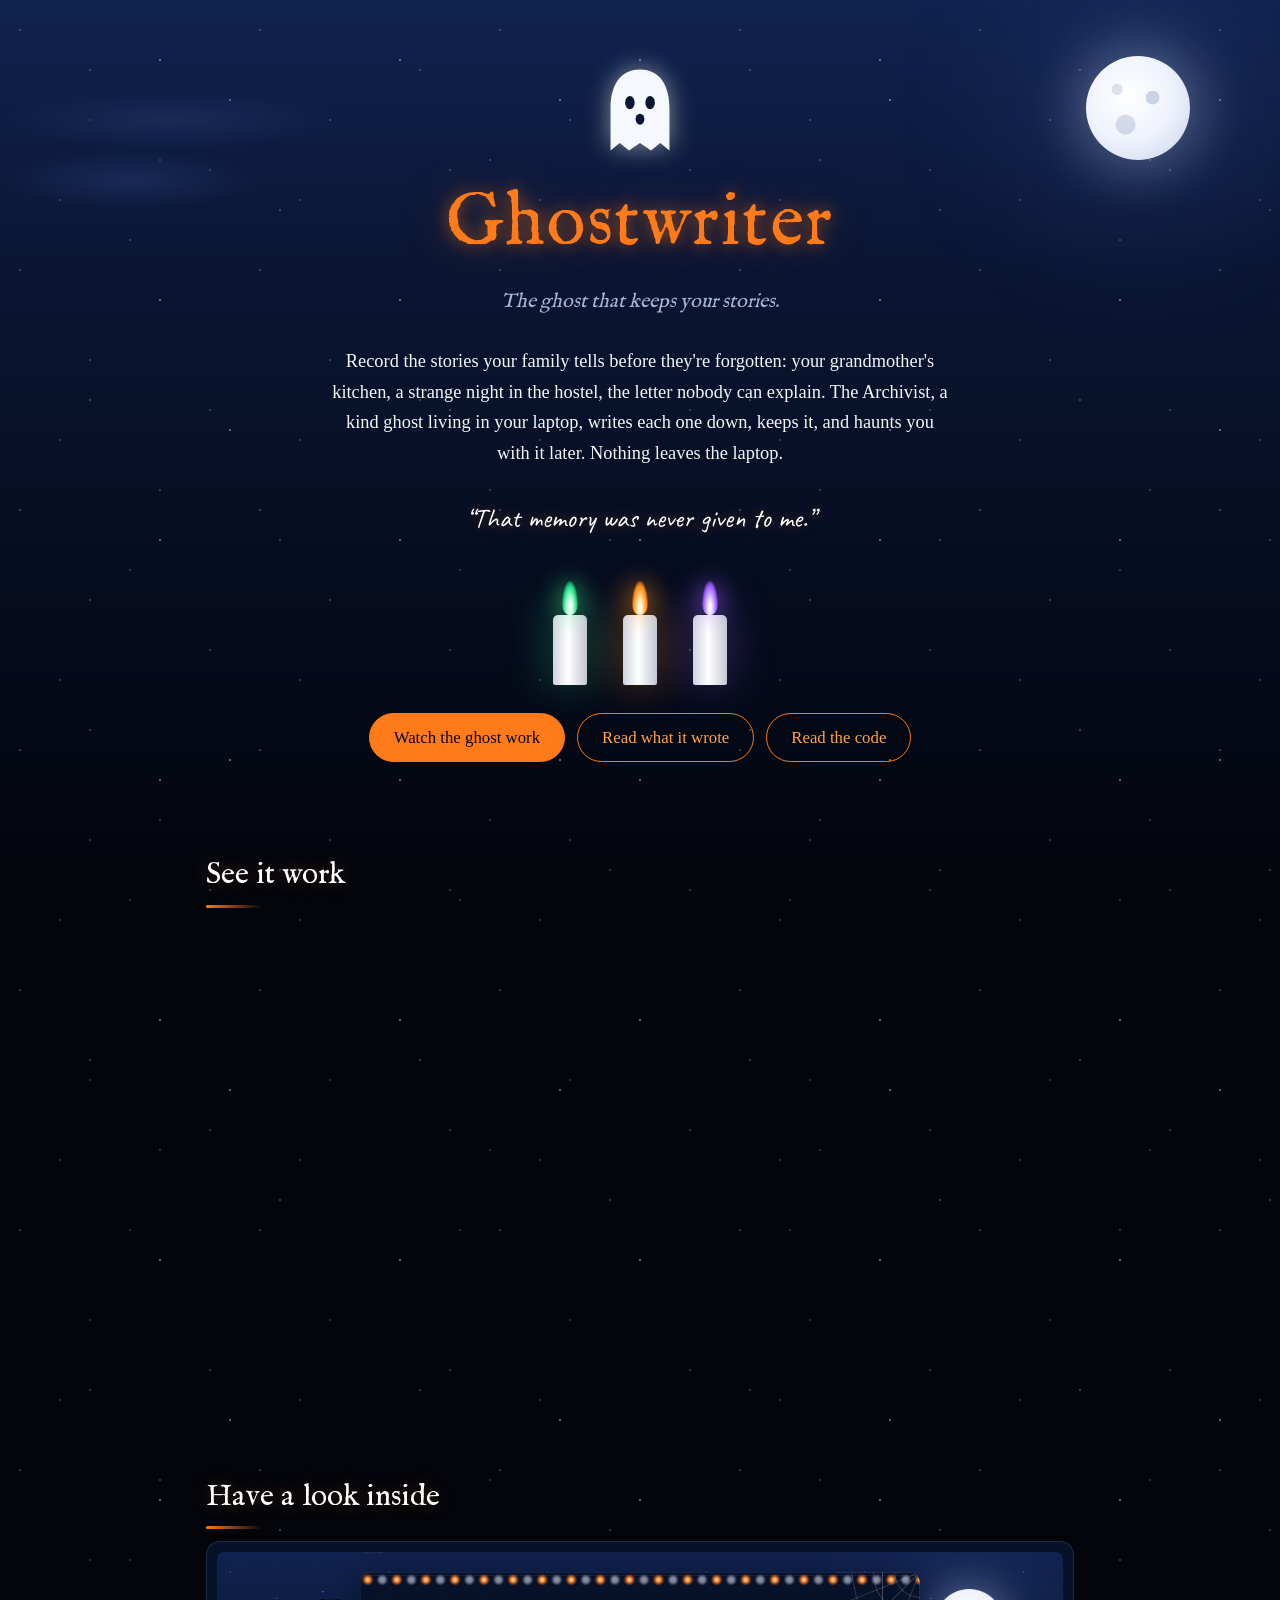
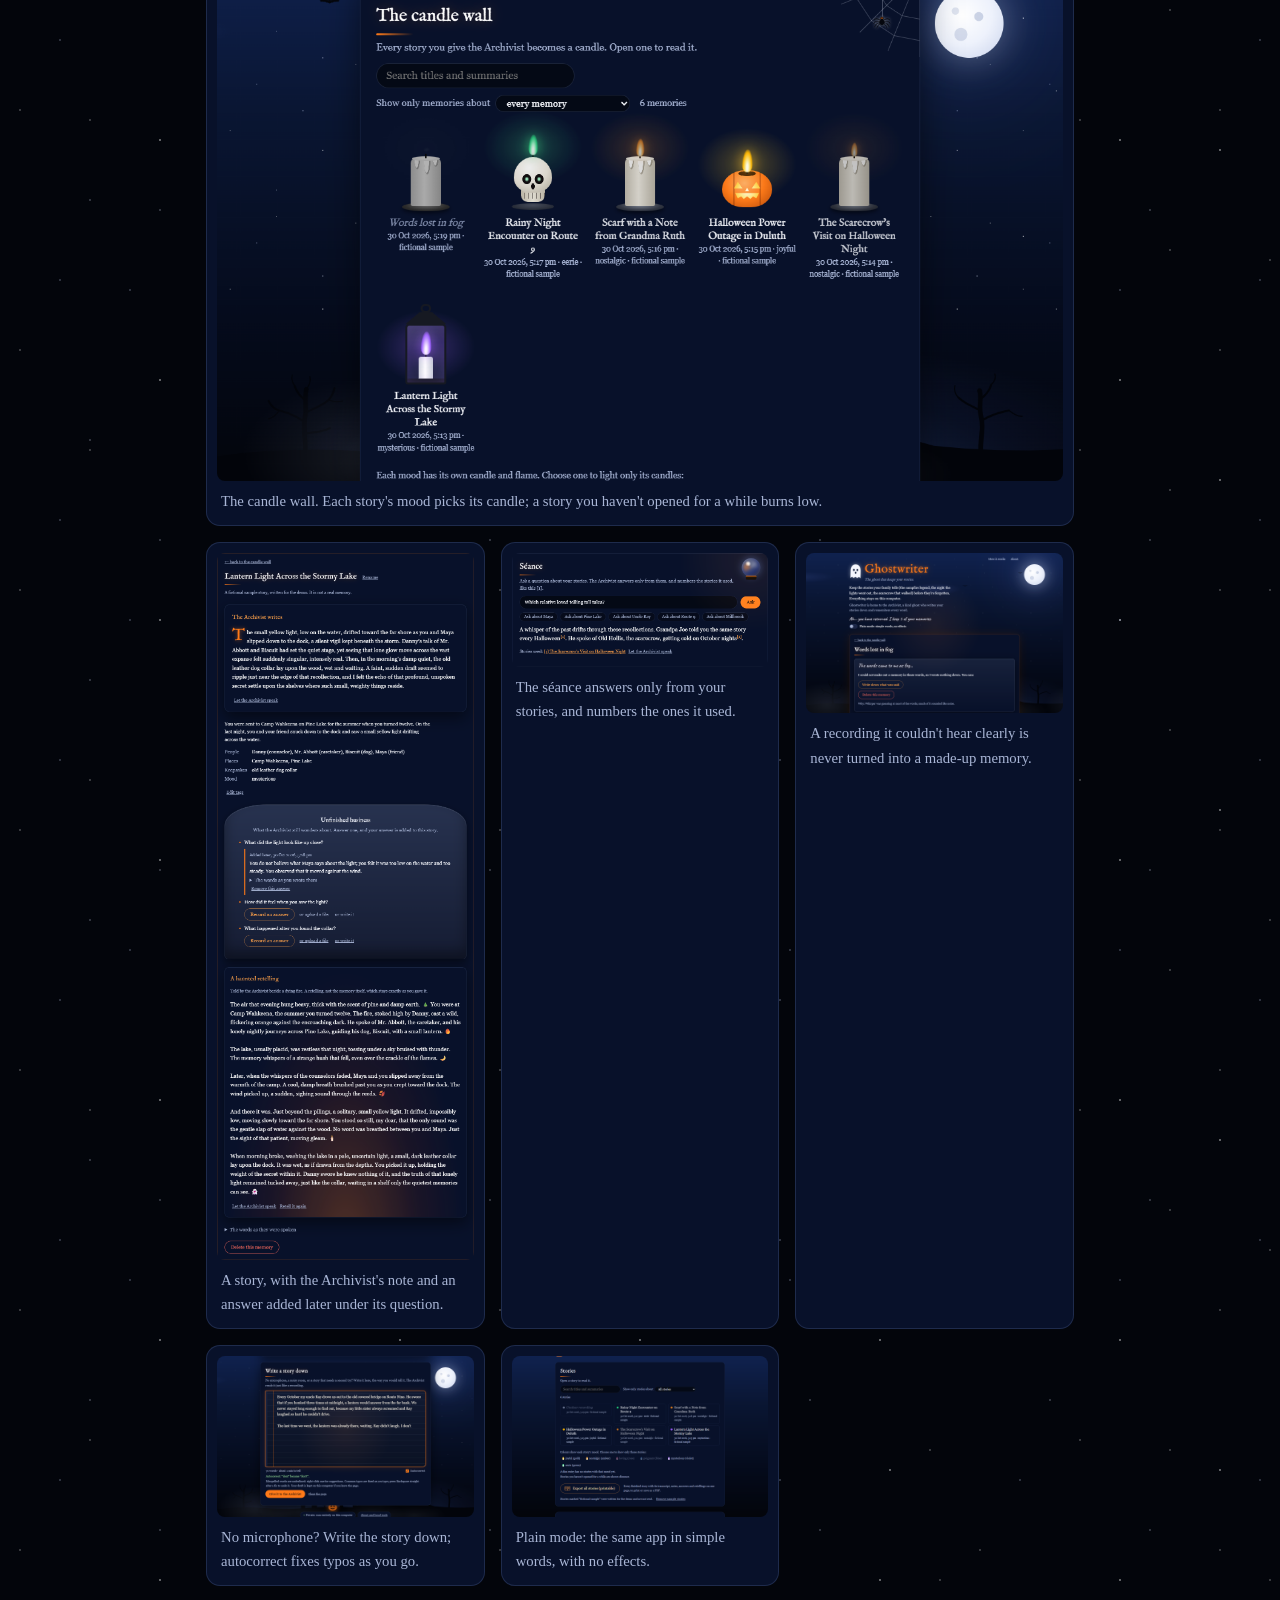
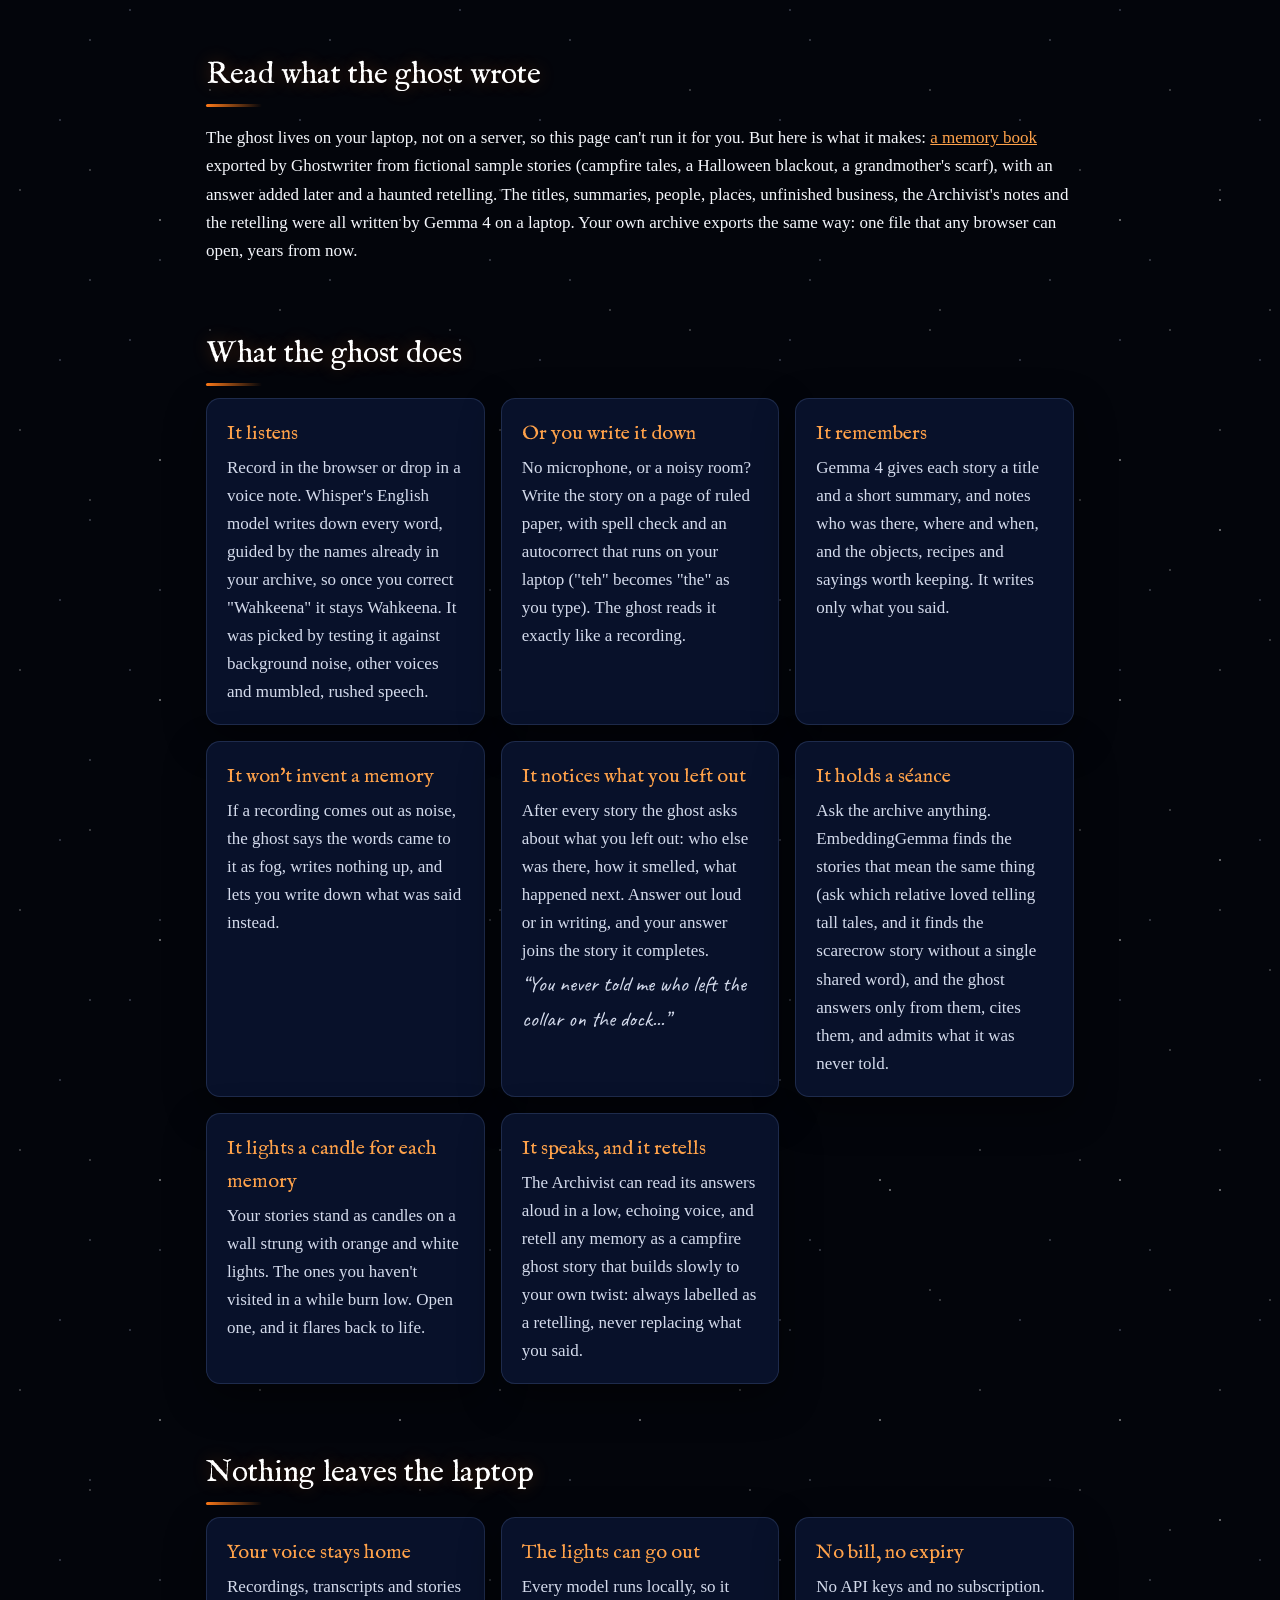
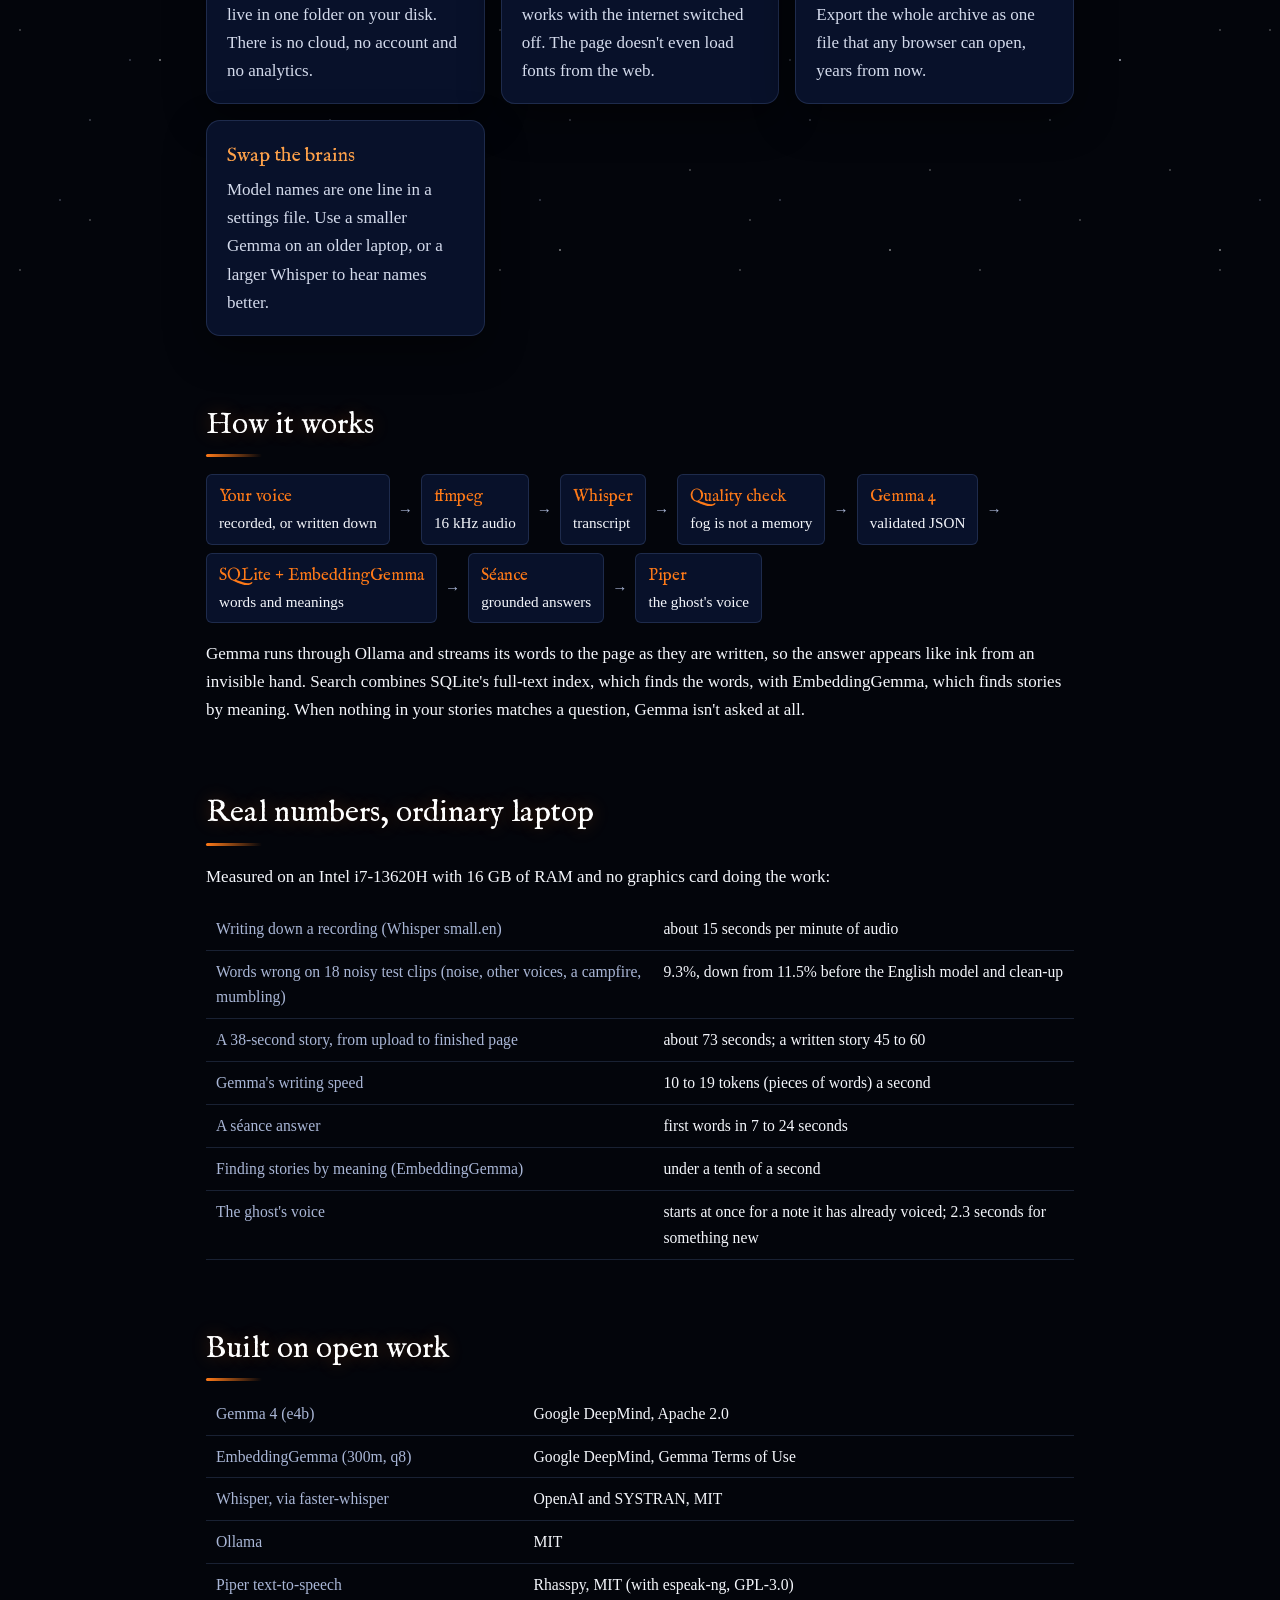
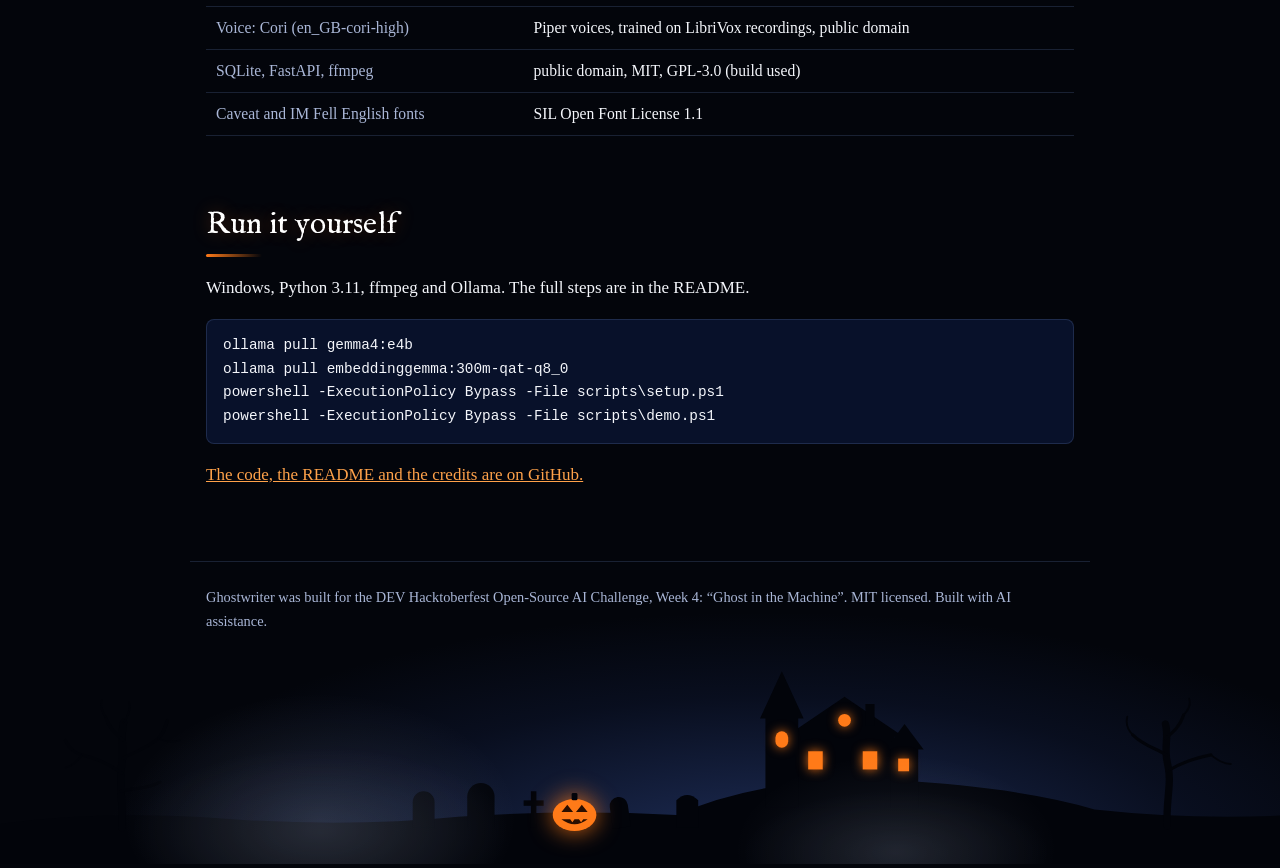
==== commit a0d91f84: "Demo video on the landing page, README and post; the post finished to DEV's submission template" ====
--- a/docs/index.html
+++ b/docs/index.html
@@ -265,10 +265,9 @@
     </div>
   </section>
 
-  <h2 id="demo">See it with the Wi-Fi off</h2>
-  <!-- TODO(you): replace this box with the demo video, e.g.
-       <div class="video"><iframe src="https://www.youtube-nocookie.com/embed/VIDEO_ID" title="Ghostwriter demo" allowfullscreen></iframe></div> -->
-  <div class="todo">Demo video goes here.</div>
+  <h2 id="demo">See it work</h2>
+  <div class="video"><iframe src="https://www.youtube-nocookie.com/embed/PruqnPZd_hM" title="Ghostwriter demo video"
+       allow="accelerometer; autoplay; clipboard-write; encrypted-media; gyroscope; picture-in-picture" allowfullscreen></iframe></div>
 
   <h2 id="look">Have a look inside</h2>
   <div class="shots">
@@ -343,7 +342,7 @@
     </div>
     <div class="card">
       <h3>It speaks, and it retells</h3>
-      <p>The Archivist can read its answers aloud in a low, echoing voice, and retell any memory as a campfire ghost story, with a few emojis to set the mood &#x1F525;&#x1F319;: always labelled as a retelling, never replacing what you said.</p>
+      <p>The Archivist can read its answers aloud in a low, echoing voice, and retell any memory as a campfire ghost story that builds slowly to your own twist: always labelled as a retelling, never replacing what you said.</p>
     </div>
   </div>
 
